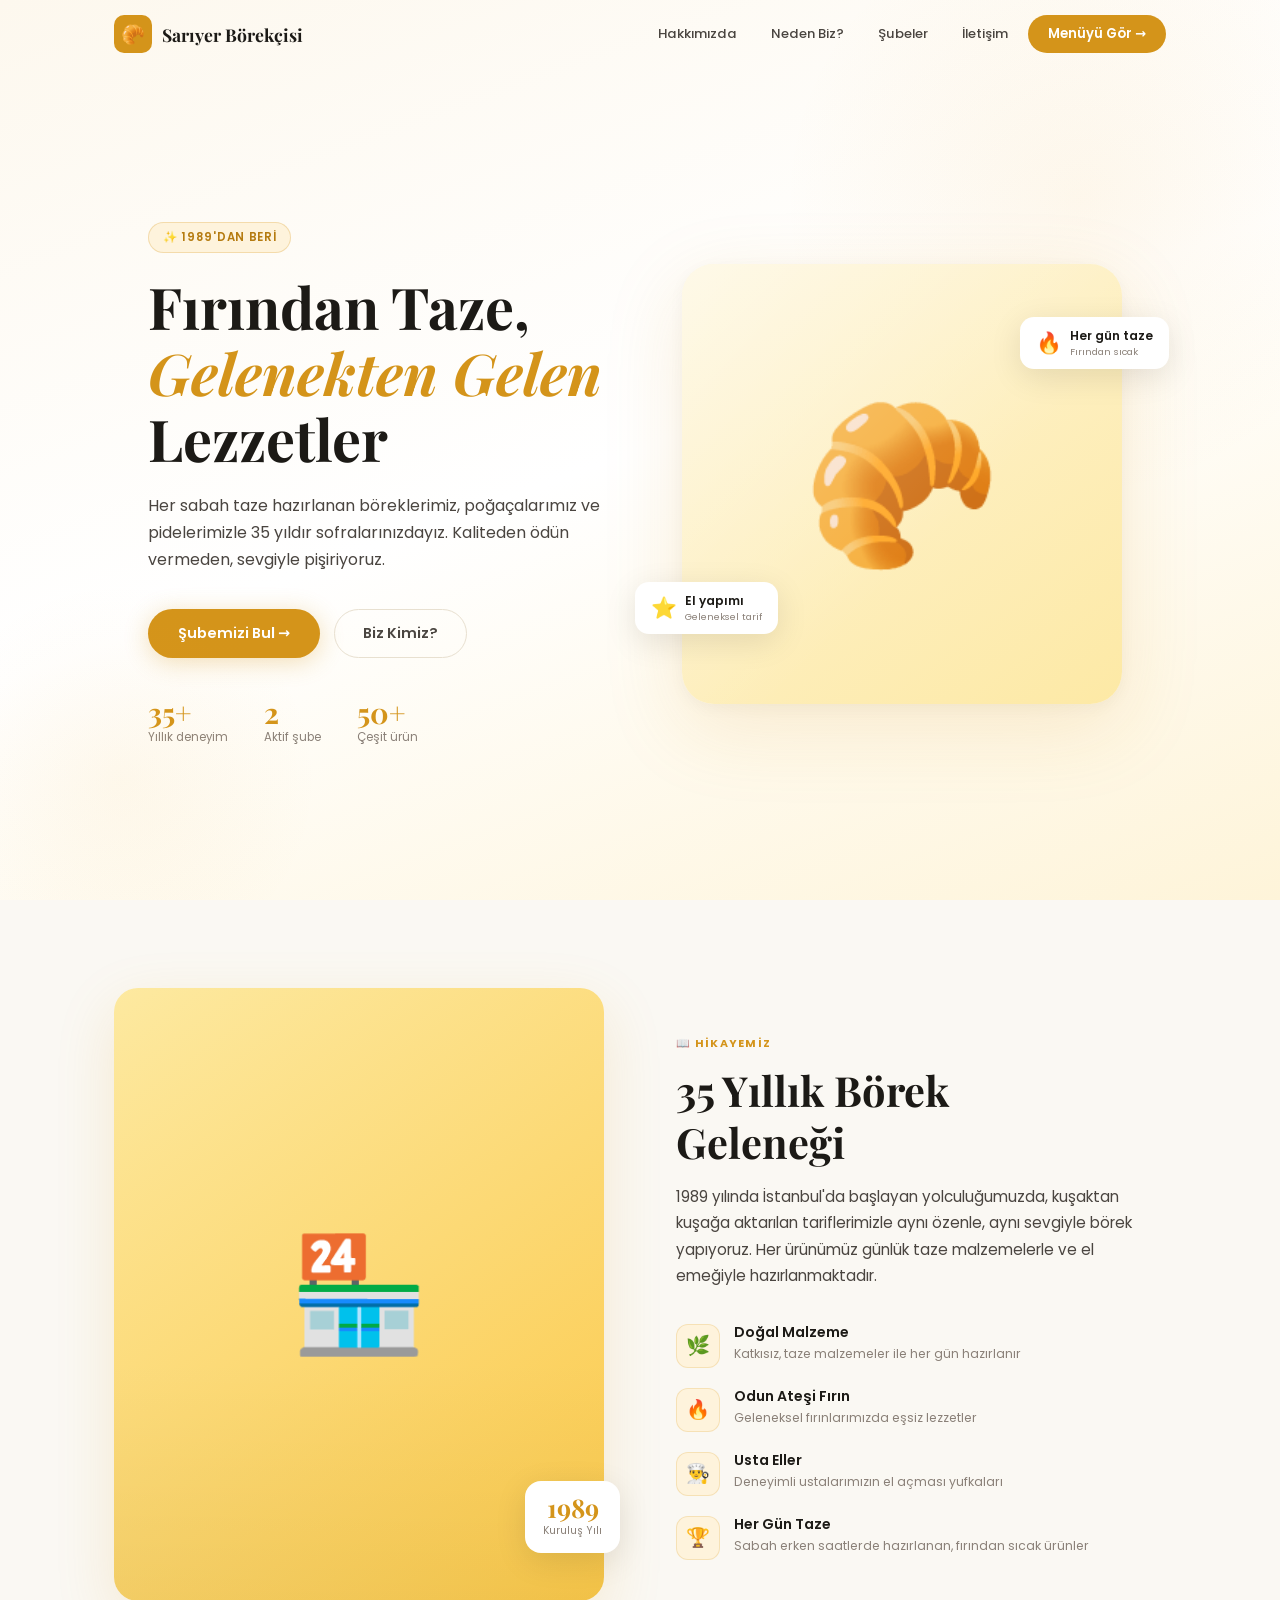
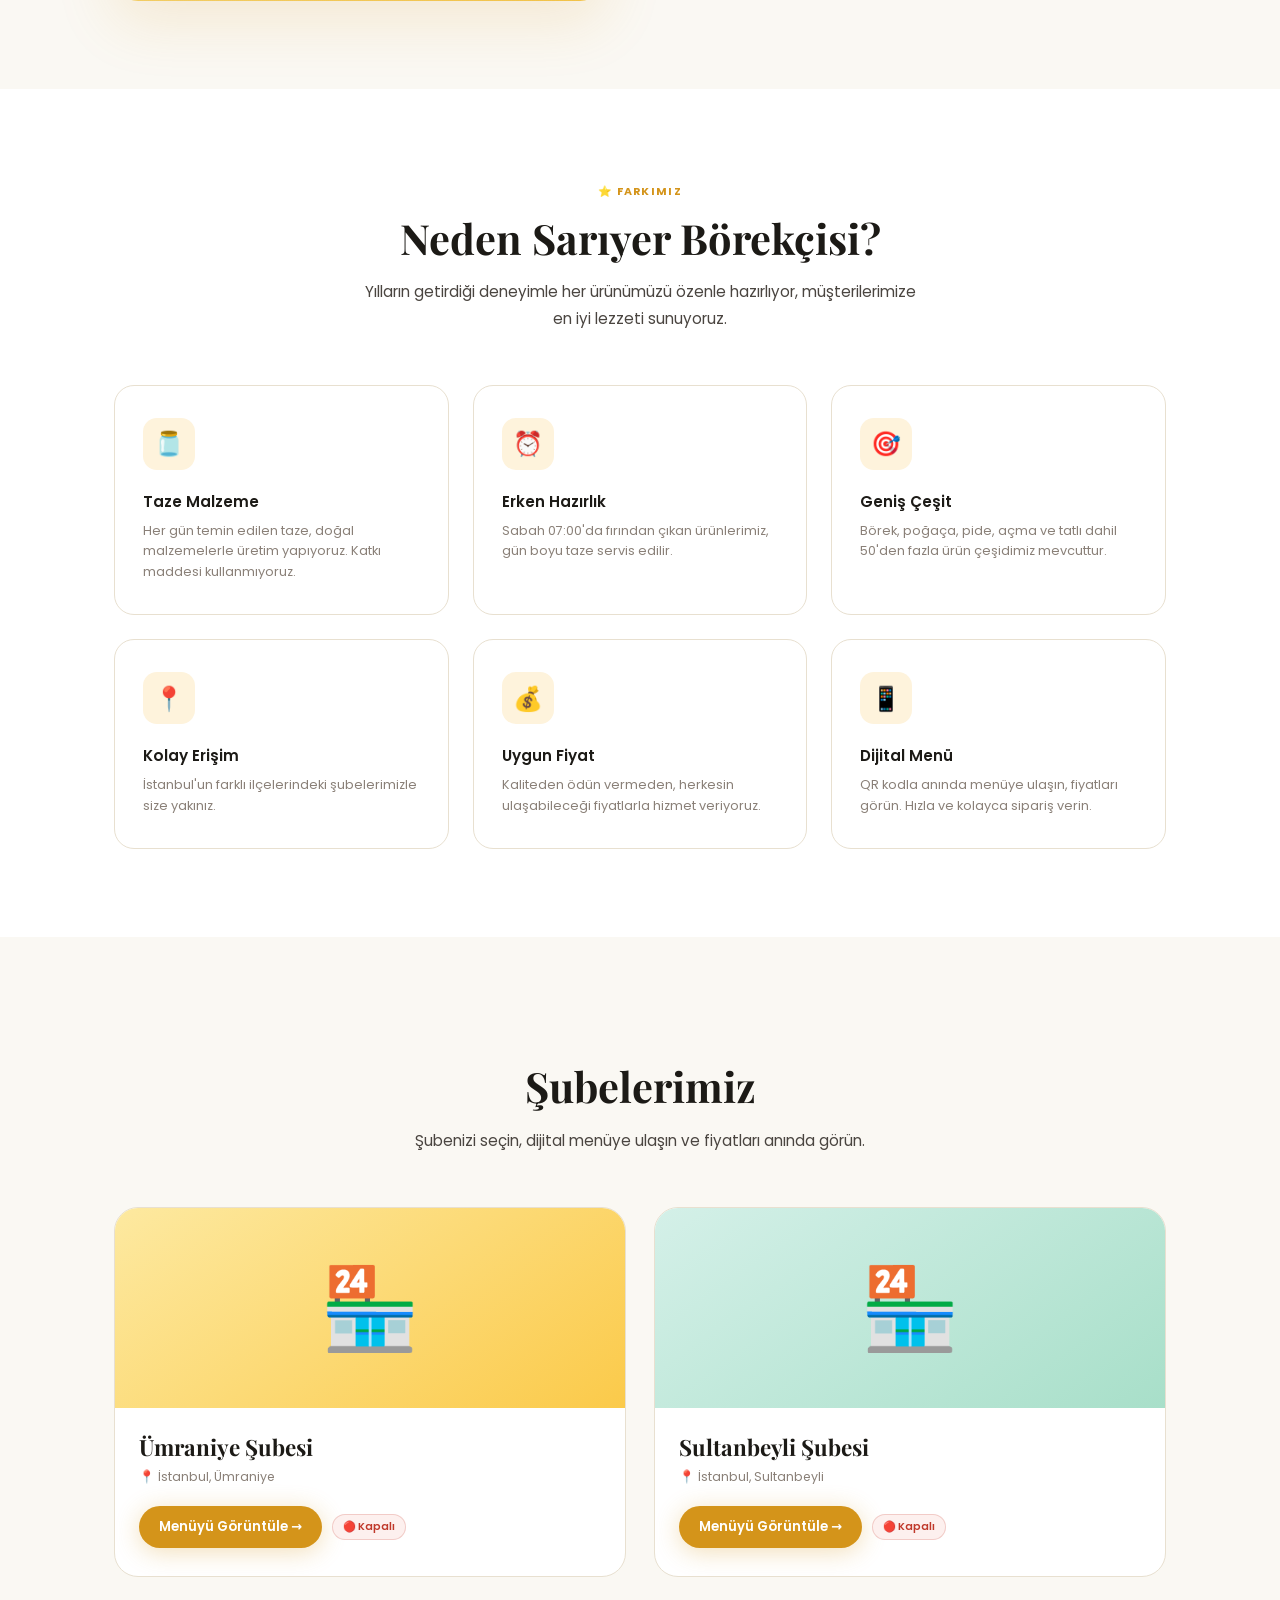
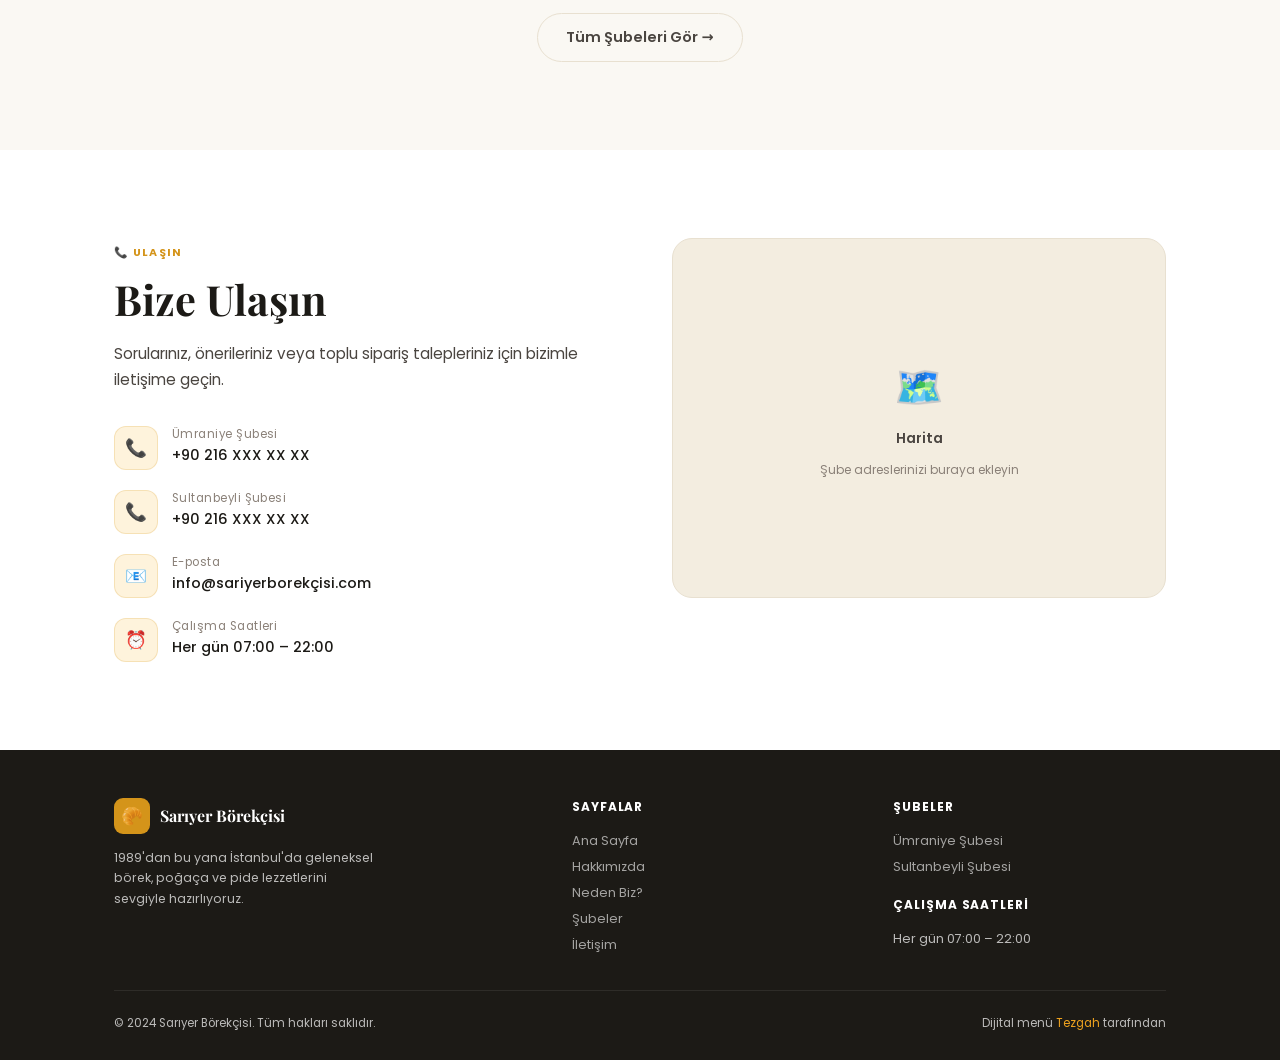
==== index.html @ e3afe4d1 "Add files via upload" ====
<!DOCTYPE html>
<html lang="tr">
<head>
  <meta charset="UTF-8" />
  <meta name="viewport" content="width=device-width, initial-scale=1.0" />
  <meta name="theme-color" content="#ffffff" />
  <meta name="description" content="Sarıyer Börekçisi — 1989'dan bu yana geleneksel lezzetler. Fırından taze börekler, poğaçalar ve pideler." />
  <title>Sarıyer Börekçisi — Geleneksel Lezzetler</title>
  <link rel="stylesheet" href="landing.css" />
</head>
<body>

<!-- ═══════════════════════════════════════════════════
     NAVİGASYON
═══════════════════════════════════════════════════ -->
<nav class="navbar" id="navbar" role="navigation" aria-label="Ana navigasyon">
  <div class="container nav-inner">

    <a href="index.html" class="nav-logo" aria-label="Ana sayfa">
      <div class="nav-logo-icon" aria-hidden="true">🥐</div>
      <span class="nav-logo-name">Sarıyer Börekçisi</span>
    </a>

    <!-- Masaüstü linkleri -->
    <div class="nav-links" id="nav-links">
      <a href="#hakkimizda" class="nav-link">Hakkımızda</a>
      <a href="#neden-biz"  class="nav-link">Neden Biz?</a>
      <a href="#subeler"    class="nav-link">Şubeler</a>
      <a href="#iletisim"   class="nav-link">İletişim</a>
      <a href="subeler.html" class="nav-cta">Menüyü Gör →</a>
    </div>

    <!-- Hamburger (mobil) -->
    <button class="nav-hamburger" id="hamburger" aria-label="Menüyü aç/kapat" aria-expanded="false">
      <span></span><span></span><span></span>
    </button>

  </div>
</nav>

<!-- Mobil menü -->
<div class="nav-mobile" id="nav-mobile" aria-hidden="true">
  <a href="#hakkimizda" class="nav-link">Hakkımızda</a>
  <a href="#neden-biz"  class="nav-link">Neden Biz?</a>
  <a href="#subeler"    class="nav-link">Şubeler</a>
  <a href="#iletisim"   class="nav-link">İletişim</a>
  <a href="subeler.html" class="nav-cta">Menüyü Gör →</a>
</div>

<!-- ═══════════════════════════════════════════════════
     HERO
═══════════════════════════════════════════════════ -->
<section class="hero" id="anasayfa">
  <div class="container hero-inner">

    <!-- Sol: Metin -->
    <div class="hero-content">
      <div class="hero-badge" data-reveal>
        ✨ 1989'dan Beri
      </div>

      <h1 class="hero-title" data-reveal data-delay="1">
        Fırından Taze,<br/>
        <em>Gelenekten Gelen</em><br/>
        Lezzetler
      </h1>

      <p class="hero-desc" data-reveal data-delay="2">
        Her sabah taze hazırlanan böreklerimiz, poğaçalarımız ve pidelerimizle 
        35 yıldır sofralarınızdayız. Kaliteden ödün vermeden, sevgiyle pişiriyoruz.
      </p>

      <div class="hero-actions" data-reveal data-delay="3">
        <a href="subeler.html" class="btn btn-primary">
          Şubemizi Bul →
        </a>
        <a href="#hakkimizda" class="btn btn-outline">
          Biz Kimiz?
        </a>
      </div>

      <div class="hero-stats" data-reveal data-delay="4">
        <div class="hero-stat">
          <div class="hero-stat-num">35+</div>
          <div class="hero-stat-label">Yıllık deneyim</div>
        </div>
        <div class="hero-stat">
          <div class="hero-stat-num">2</div>
          <div class="hero-stat-label">Aktif şube</div>
        </div>
        <div class="hero-stat">
          <div class="hero-stat-num">50+</div>
          <div class="hero-stat-label">Çeşit ürün</div>
        </div>
      </div>
    </div>

    <!-- Sağ: Görsel -->
    <div class="hero-visual" aria-hidden="true">
      <div class="hero-visual-card">🥐</div>

      <div class="hero-floating-tag">
        <span class="tag-icon">🔥</span>
        <div>
          <div class="tag-text">Her gün taze</div>
          <div class="tag-sub">Fırından sıcak</div>
        </div>
      </div>

      <div class="hero-floating-tag">
        <span class="tag-icon">⭐</span>
        <div>
          <div class="tag-text">El yapımı</div>
          <div class="tag-sub">Geleneksel tarif</div>
        </div>
      </div>
    </div>

  </div>
</section>

<!-- ═══════════════════════════════════════════════════
     HAKKIMIZDA
═══════════════════════════════════════════════════ -->
<section class="about section" id="hakkimizda">
  <div class="container">
    <div class="about-grid">

      <!-- Sol: Görsel -->
      <div class="about-visual" data-reveal>
        <div class="about-img-frame">🏪</div>
        <div class="about-badge-float">
          <div class="about-badge-num">1989</div>
          <div class="about-badge-label">Kuruluş Yılı</div>
        </div>
      </div>

      <!-- Sağ: Metin -->
      <div class="about-text">
        <div class="section-label" data-reveal>📖 Hikayemiz</div>
        <h2 class="section-title" data-reveal data-delay="1">
          35 Yıllık Börek<br/>Geleneği
        </h2>
        <p class="section-desc" data-reveal data-delay="2">
          1989 yılında İstanbul'da başlayan yolculuğumuzda, kuşaktan kuşağa aktarılan 
          tariflerimizle aynı özenle, aynı sevgiyle börek yapıyoruz. Her ürünümüz 
          günlük taze malzemelerle ve el emeğiyle hazırlanmaktadır.
        </p>

        <div class="about-features" data-reveal data-delay="3">
          <div class="about-feature">
            <div class="feature-icon">🌿</div>
            <div>
              <div class="feature-name">Doğal Malzeme</div>
              <div class="feature-desc">Katkısız, taze malzemeler ile her gün hazırlanır</div>
            </div>
          </div>
          <div class="about-feature">
            <div class="feature-icon">🔥</div>
            <div>
              <div class="feature-name">Odun Ateşi Fırın</div>
              <div class="feature-desc">Geleneksel fırınlarımızda eşsiz lezzetler</div>
            </div>
          </div>
          <div class="about-feature">
            <div class="feature-icon">👨‍🍳</div>
            <div>
              <div class="feature-name">Usta Eller</div>
              <div class="feature-desc">Deneyimli ustalarımızın el açması yufkaları</div>
            </div>
          </div>
          <div class="about-feature">
            <div class="feature-icon">🏆</div>
            <div>
              <div class="feature-name">Her Gün Taze</div>
              <div class="feature-desc">Sabah erken saatlerde hazırlanan, fırından sıcak ürünler</div>
            </div>
          </div>
        </div>
      </div>

    </div>
  </div>
</section>

<!-- ═══════════════════════════════════════════════════
     NEDEN BİZ
═══════════════════════════════════════════════════ -->
<section class="why-us section" id="neden-biz">
  <div class="container">
    <div style="text-align:center; max-width:560px; margin:0 auto 0;">
      <div class="section-label" data-reveal style="justify-content:center;">⭐ Farkımız</div>
      <h2 class="section-title" data-reveal data-delay="1">Neden Sarıyer Börekçisi?</h2>
      <p class="section-desc" data-reveal data-delay="2" style="margin:0 auto;">
        Yılların getirdiği deneyimle her ürünümüzü özenle hazırlıyor, 
        müşterilerimize en iyi lezzeti sunuyoruz.
      </p>
    </div>

    <div class="why-grid">
      <div class="why-card" data-reveal data-delay="1">
        <div class="why-icon">🫙</div>
        <div class="why-title">Taze Malzeme</div>
        <div class="why-desc">Her gün temin edilen taze, doğal malzemelerle üretim yapıyoruz. Katkı maddesi kullanmıyoruz.</div>
      </div>
      <div class="why-card" data-reveal data-delay="2">
        <div class="why-icon">⏰</div>
        <div class="why-title">Erken Hazırlık</div>
        <div class="why-desc">Sabah 07:00'da fırından çıkan ürünlerimiz, gün boyu taze servis edilir.</div>
      </div>
      <div class="why-card" data-reveal data-delay="3">
        <div class="why-icon">🎯</div>
        <div class="why-title">Geniş Çeşit</div>
        <div class="why-desc">Börek, poğaça, pide, açma ve tatlı dahil 50'den fazla ürün çeşidimiz mevcuttur.</div>
      </div>
      <div class="why-card" data-reveal data-delay="4">
        <div class="why-icon">📍</div>
        <div class="why-title">Kolay Erişim</div>
        <div class="why-desc">İstanbul'un farklı ilçelerindeki şubelerimizle size yakınız.</div>
      </div>
      <div class="why-card" data-reveal data-delay="5">
        <div class="why-icon">💰</div>
        <div class="why-title">Uygun Fiyat</div>
        <div class="why-desc">Kaliteden ödün vermeden, herkesin ulaşabileceği fiyatlarla hizmet veriyoruz.</div>
      </div>
      <div class="why-card" data-reveal data-delay="5">
        <div class="why-icon">📱</div>
        <div class="why-title">Dijital Menü</div>
        <div class="why-desc">QR kodla anında menüye ulaşın, fiyatları görün. Hızla ve kolayca sipariş verin.</div>
      </div>
    </div>
  </div>
</section>

<!-- ═══════════════════════════════════════════════════
     ŞUBELER
═══════════════════════════════════════════════════ -->
<section class="branches-section section" id="subeler">
  <div class="container">
    <div class="branches-header">
      <div class="section-label" data-reveal style="justify-content:center;">📍 Lokasyonlar</div>
      <h2 class="section-title" data-reveal data-delay="1">Şubelerimiz</h2>
      <p class="section-desc" data-reveal data-delay="2">
        Şubenizi seçin, dijital menüye ulaşın ve fiyatları anında görün.
      </p>
    </div>

    <div class="branches-grid">

      <!-- Ümraniye -->
      <div class="branch-card" data-reveal data-delay="1">
        <div class="branch-card-img">🏪</div>
        <div class="branch-card-body">
          <div class="branch-card-name">Ümraniye Şubesi</div>
          <div class="branch-card-address">
            📍 İstanbul, Ümraniye
          </div>
          <div class="branch-card-cta">
            <a href="subeler/umraniye/index.html" class="btn btn-primary" style="font-size:0.82rem; padding:11px 20px;">
              Menüyü Görüntüle →
            </a>
            <span class="branch-status-badge">🟢 Açık</span>
          </div>
        </div>
      </div>

      <!-- Sultanbeyli -->
      <div class="branch-card" data-reveal data-delay="2">
        <div class="branch-card-img" style="background: linear-gradient(145deg, #d4f0e8, #a8dfc9);">🏪</div>
        <div class="branch-card-body">
          <div class="branch-card-name">Sultanbeyli Şubesi</div>
          <div class="branch-card-address">
            📍 İstanbul, Sultanbeyli
          </div>
          <div class="branch-card-cta">
            <a href="subeler/sultanbeyli/index.html" class="btn btn-primary" style="font-size:0.82rem; padding:11px 20px;">
              Menüyü Görüntüle →
            </a>
            <span class="branch-status-badge">🟢 Açık</span>
          </div>
        </div>
      </div>

    </div>

    <div style="text-align:center; margin-top:36px;" data-reveal>
      <a href="subeler.html" class="btn btn-outline">Tüm Şubeleri Gör →</a>
    </div>
  </div>
</section>

<!-- ═══════════════════════════════════════════════════
     İLETİŞİM
═══════════════════════════════════════════════════ -->
<section class="contact-section section" id="iletisim">
  <div class="container">
    <div class="contact-grid">

      <div class="contact-info">
        <div class="section-label" data-reveal>📞 Ulaşın</div>
        <h2 class="section-title" data-reveal data-delay="1">Bize Ulaşın</h2>
        <p class="section-desc" data-reveal data-delay="2">
          Sorularınız, önerileriniz veya toplu sipariş talepleriniz için bizimle iletişime geçin.
        </p>

        <div class="contact-items" data-reveal data-delay="3">
          <div class="contact-item">
            <div class="contact-icon">📞</div>
            <div>
              <div class="contact-label">Ümraniye Şubesi</div>
              <div class="contact-value">+90 216 XXX XX XX</div>
            </div>
          </div>
          <div class="contact-item">
            <div class="contact-icon">📞</div>
            <div>
              <div class="contact-label">Sultanbeyli Şubesi</div>
              <div class="contact-value">+90 216 XXX XX XX</div>
            </div>
          </div>
          <div class="contact-item">
            <div class="contact-icon">📧</div>
            <div>
              <div class="contact-label">E-posta</div>
              <div class="contact-value">info@sariyerborekçisi.com</div>
            </div>
          </div>
          <div class="contact-item">
            <div class="contact-icon">⏰</div>
            <div>
              <div class="contact-label">Çalışma Saatleri</div>
              <div class="contact-value">Her gün 07:00 – 22:00</div>
            </div>
          </div>
        </div>
      </div>

      <div class="contact-map" data-reveal data-delay="2">
        <div class="map-icon">🗺️</div>
        <div style="font-weight:600; color: #4a4540;">Harita</div>
        <div style="font-size:0.75rem;">Şube adreslerinizi buraya ekleyin</div>
      </div>

    </div>
  </div>
</section>

<!-- ═══════════════════════════════════════════════════
     FOOTER
═══════════════════════════════════════════════════ -->
<footer class="footer" role="contentinfo">
  <div class="container">
    <div class="footer-inner">

      <div class="footer-brand">
        <div class="footer-logo">
          <div class="footer-logo-icon" aria-hidden="true">🥐</div>
          <span class="footer-logo-name">Sarıyer Börekçisi</span>
        </div>
        <p class="footer-desc">
          1989'dan bu yana İstanbul'da geleneksel börek, poğaça ve pide lezzetlerini 
          sevgiyle hazırlıyoruz.
        </p>
      </div>

      <div class="footer-col">
        <div class="footer-col-title">Sayfalar</div>
        <div class="footer-links">
          <a href="#anasayfa">Ana Sayfa</a>
          <a href="#hakkimizda">Hakkımızda</a>
          <a href="#neden-biz">Neden Biz?</a>
          <a href="#subeler">Şubeler</a>
          <a href="#iletisim">İletişim</a>
        </div>
      </div>

      <div class="footer-col">
        <div class="footer-col-title">Şubeler</div>
        <div class="footer-links">
          <a href="subeler/umraniye/index.html">Ümraniye Şubesi</a>
          <a href="subeler/sultanbeyli/index.html">Sultanbeyli Şubesi</a>
        </div>
        <div class="footer-col-title" style="margin-top:20px;">Çalışma Saatleri</div>
        <div class="footer-links">
          <span style="font-size:0.8rem;">Her gün 07:00 – 22:00</span>
        </div>
      </div>

    </div>

    <div class="footer-bottom">
      <span>© 2024 Sarıyer Börekçisi. Tüm hakları saklıdır.</span>
      <span>Dijital menü <a href="#">Tezgah</a> tarafından</span>
    </div>
  </div>
</footer>

<!-- ═══════════════════════════════════════════════════
     JAVASCRIPT
═══════════════════════════════════════════════════ -->
<script>
// Navbar scroll efekti
const navbar = document.getElementById('navbar');
window.addEventListener('scroll', () => {
  navbar.classList.toggle('scrolled', window.scrollY > 40);
}, { passive: true });

// Hamburger menü
const hamburger = document.getElementById('hamburger');
const navMobile = document.getElementById('nav-mobile');

hamburger.addEventListener('click', () => {
  const isOpen = hamburger.classList.toggle('open');
  navMobile.classList.toggle('open', isOpen);
  hamburger.setAttribute('aria-expanded', isOpen);
  navMobile.setAttribute('aria-hidden', !isOpen);
});

// Mobil menü linklerine tıklayınca kapat
navMobile.querySelectorAll('a').forEach(a => {
  a.addEventListener('click', () => {
    hamburger.classList.remove('open');
    navMobile.classList.remove('open');
    hamburger.setAttribute('aria-expanded', 'false');
    navMobile.setAttribute('aria-hidden', 'true');
  });
});

// Scroll Reveal (IntersectionObserver)
const observer = new IntersectionObserver((entries) => {
  entries.forEach(entry => {
    if (entry.isIntersecting) {
      entry.target.classList.add('revealed');
      observer.unobserve(entry.target);
    }
  });
}, { threshold: 0.12, rootMargin: '0px 0px -40px 0px' });

document.querySelectorAll('[data-reveal]').forEach(el => observer.observe(el));

// Aktif nav linkini vurgula
const sections = ['anasayfa', 'hakkimizda', 'neden-biz', 'subeler', 'iletisim'];
const navLinks  = document.querySelectorAll('.nav-link');

const sectionObserver = new IntersectionObserver((entries) => {
  entries.forEach(entry => {
    if (entry.isIntersecting) {
      const id = entry.target.id;
      navLinks.forEach(link => {
        link.classList.toggle('active', link.getAttribute('href') === `#${id}`);
      });
    }
  });
}, { threshold: 0.4 });

sections.forEach(id => {
  const el = document.getElementById(id);
  if (el) sectionObserver.observe(el);
});

// Şube durumu (canlı saat kontrolü)
function updateBranchStatus() {
  const now = new Date();
  const t = now.getHours() * 60 + now.getMinutes();
  const isOpen = t >= 7*60 && t < 22*60;
  document.querySelectorAll('.branch-status-badge').forEach(b => {
    b.textContent = isOpen ? '🟢 Açık' : '🔴 Kapalı';
    b.style.background    = isOpen ? '#edfaf3' : '#fdf0ee';
    b.style.color         = isOpen ? '#2d7a4f' : '#c0392b';
    b.style.borderColor   = isOpen ? 'rgba(45,122,79,0.2)' : 'rgba(192,57,43,0.2)';
  });
}
updateBranchStatus();
</script>

</body>
</html>
---- landing.css ----
/* =====================================================
   TEZGAH — Pazarlama Sitesi (Ana Sayfa + Şubeler)
   Açık Tema: Beyaz + Amber/Altın
   ===================================================== */

@import url('https://fonts.googleapis.com/css2?family=Playfair+Display:ital,wght@0,400;0,600;0,700;1,400&family=Poppins:wght@300;400;500;600;700&display=swap');

/* ── Reset ──────────────────────────────────────────── */
*, *::before, *::after { margin: 0; padding: 0; box-sizing: border-box; -webkit-tap-highlight-color: transparent; }

:root {
  --white:     #ffffff;
  --cream:     #faf8f3;
  --cream-2:   #f3ede0;
  --border:    #e8e0d0;

  --amber:     #d4941a;
  --amber-2:   #efa31f;
  --amber-light: #fef3dc;
  --amber-dark:  #b57b10;

  --text:      #1c1a16;
  --text-2:    #4a4540;
  --text-3:    #8a8078;

  --font-serif: 'Playfair Display', Georgia, serif;
  --font-sans:  'Poppins', system-ui, sans-serif;
  --ease:       cubic-bezier(0.25, 0.46, 0.45, 0.94);
  --nav-h:      68px;
}

html { font-size: 16px; scroll-behavior: smooth; -webkit-font-smoothing: antialiased; }

body {
  font-family: var(--font-sans);
  background: var(--white);
  color: var(--text);
  overflow-x: hidden;
}

img { display: block; max-width: 100%; }
a { text-decoration: none; color: inherit; }

/* ── Utility ────────────────────────────────────────── */
.container { max-width: 1100px; margin: 0 auto; padding: 0 24px; }
.section { padding: 88px 0; }
.section-sm { padding: 64px 0; }

/* ── Animasyon Yardımcıları ─────────────────────────── */
[data-reveal] { opacity: 0; transform: translateY(28px); transition: opacity 0.65s var(--ease), transform 0.65s var(--ease); }
[data-reveal].revealed { opacity: 1; transform: translateY(0); }
[data-reveal][data-delay="1"] { transition-delay: 0.1s; }
[data-reveal][data-delay="2"] { transition-delay: 0.2s; }
[data-reveal][data-delay="3"] { transition-delay: 0.3s; }
[data-reveal][data-delay="4"] { transition-delay: 0.4s; }
[data-reveal][data-delay="5"] { transition-delay: 0.5s; }

/* =====================================================
   NAVİGASYON
   ===================================================== */
.navbar {
  position: fixed;
  top: 0; left: 0; right: 0;
  z-index: 1000;
  height: var(--nav-h);
  transition: background 0.35s var(--ease), box-shadow 0.35s var(--ease);
}

.navbar.scrolled {
  background: rgba(255,255,255,0.97);
  backdrop-filter: blur(12px);
  box-shadow: 0 1px 24px rgba(0,0,0,0.08);
}

.nav-inner {
  display: flex;
  align-items: center;
  height: 100%;
  gap: 28px;
}

.nav-logo {
  display: flex;
  align-items: center;
  gap: 10px;
  flex-shrink: 0;
}

.nav-logo-icon {
  width: 38px;
  height: 38px;
  border-radius: 10px;
  background: var(--amber);
  display: flex;
  align-items: center;
  justify-content: center;
  font-size: 1.2rem;
}

.nav-logo-name {
  font-family: var(--font-serif);
  font-size: 1.1rem;
  font-weight: 700;
  color: var(--text);
  white-space: nowrap;
}

.nav-links {
  display: flex;
  align-items: center;
  gap: 6px;
  margin-left: auto;
}

.nav-link {
  font-size: 0.82rem;
  font-weight: 500;
  color: var(--text-2);
  padding: 8px 14px;
  border-radius: 8px;
  transition: color 0.2s, background 0.2s;
  white-space: nowrap;
}

.nav-link:hover { color: var(--amber); background: var(--amber-light); }
.nav-link.active { color: var(--amber); }

.nav-cta {
  font-size: 0.82rem;
  font-weight: 600;
  color: #fff;
  background: var(--amber);
  padding: 9px 20px;
  border-radius: 100px;
  transition: background 0.2s, transform 0.15s;
  white-space: nowrap;
}

.nav-cta:hover { background: var(--amber-dark); transform: translateY(-1px); }

/* Hamburger (mobil) */
.nav-hamburger {
  display: none;
  flex-direction: column;
  gap: 5px;
  cursor: pointer;
  padding: 8px;
  margin-left: auto;
}

.nav-hamburger span {
  width: 22px;
  height: 2px;
  background: var(--text);
  border-radius: 2px;
  transition: all 0.3s var(--ease);
}

.nav-hamburger.open span:nth-child(1) { transform: rotate(45deg) translate(5px, 5px); }
.nav-hamburger.open span:nth-child(2) { opacity: 0; }
.nav-hamburger.open span:nth-child(3) { transform: rotate(-45deg) translate(5px, -5px); }

/* Mobil menü */
.nav-mobile {
  position: fixed;
  top: var(--nav-h);
  left: 0; right: 0;
  background: rgba(255,255,255,0.98);
  backdrop-filter: blur(20px);
  padding: 16px 24px 24px;
  border-bottom: 1px solid var(--border);
  display: flex;
  flex-direction: column;
  gap: 4px;
  transform: translateY(-10px);
  opacity: 0;
  pointer-events: none;
  transition: all 0.3s var(--ease);
  z-index: 999;
}

.nav-mobile.open { transform: translateY(0); opacity: 1; pointer-events: all; }

.nav-mobile .nav-link { padding: 12px 16px; font-size: 0.9rem; border-radius: 10px; }
.nav-mobile .nav-cta { text-align: center; padding: 13px; border-radius: 12px; margin-top: 4px; font-size: 0.9rem; }

/* =====================================================
   HERO
   ===================================================== */
.hero {
  min-height: 100vh;
  background: linear-gradient(160deg, #fdf8ee 0%, #fff 50%, #fef4d9 100%);
  display: flex;
  align-items: center;
  padding-top: var(--nav-h);
  position: relative;
  overflow: hidden;
}

.hero::before {
  content: '';
  position: absolute;
  top: -100px; right: -100px;
  width: 600px; height: 600px;
  border-radius: 50%;
  background: radial-gradient(circle, rgba(239,163,31,0.08) 0%, transparent 70%);
  pointer-events: none;
}

.hero::after {
  content: '';
  position: absolute;
  bottom: -80px; left: -80px;
  width: 400px; height: 400px;
  border-radius: 50%;
  background: radial-gradient(circle, rgba(239,163,31,0.06) 0%, transparent 70%);
  pointer-events: none;
}

.hero-inner {
  display: grid;
  grid-template-columns: 1fr 1fr;
  gap: 64px;
  align-items: center;
  padding: 80px 0;
}

.hero-badge {
  display: inline-flex;
  align-items: center;
  gap: 6px;
  background: var(--amber-light);
  color: var(--amber-dark);
  font-size: 0.72rem;
  font-weight: 600;
  letter-spacing: 0.06em;
  text-transform: uppercase;
  padding: 6px 14px;
  border-radius: 100px;
  margin-bottom: 20px;
  border: 1px solid rgba(212,148,26,0.25);
}

.hero-title {
  font-family: var(--font-serif);
  font-size: clamp(2.4rem, 5vw, 3.6rem);
  font-weight: 700;
  line-height: 1.15;
  color: var(--text);
  margin-bottom: 20px;
}

.hero-title em {
  font-style: italic;
  color: var(--amber);
}

.hero-desc {
  font-size: 1rem;
  color: var(--text-2);
  line-height: 1.7;
  margin-bottom: 36px;
  max-width: 460px;
}

.hero-actions {
  display: flex;
  align-items: center;
  gap: 14px;
  flex-wrap: wrap;
}

.btn {
  display: inline-flex;
  align-items: center;
  gap: 8px;
  font-family: var(--font-sans);
  font-weight: 600;
  border-radius: 100px;
  cursor: pointer;
  transition: transform 0.2s var(--ease), box-shadow 0.2s var(--ease), background 0.2s;
}

.btn:active { transform: scale(0.97) !important; }

.btn-primary {
  font-size: 0.9rem;
  padding: 14px 30px;
  background: var(--amber);
  color: #fff;
  box-shadow: 0 4px 24px rgba(212,148,26,0.3);
}

.btn-primary:hover { background: var(--amber-dark); transform: translateY(-2px); box-shadow: 0 8px 32px rgba(212,148,26,0.35); }

.btn-outline {
  font-size: 0.9rem;
  padding: 13px 28px;
  border: 1.5px solid var(--border);
  color: var(--text-2);
  background: transparent;
}

.btn-outline:hover { border-color: var(--amber); color: var(--amber); transform: translateY(-1px); }

/* Hero İstatistikler */
.hero-stats {
  display: flex;
  gap: 36px;
  margin-top: 40px;
}

.hero-stat-num {
  font-family: var(--font-serif);
  font-size: 1.8rem;
  font-weight: 700;
  color: var(--amber);
  line-height: 1;
}

.hero-stat-label {
  font-size: 0.72rem;
  color: var(--text-3);
  margin-top: 2px;
}

/* Hero görsel */
.hero-visual {
  position: relative;
  display: flex;
  justify-content: center;
  align-items: center;
}

.hero-visual-card {
  width: 100%;
  max-width: 440px;
  aspect-ratio: 1;
  border-radius: 32px;
  background: linear-gradient(145deg, #fef5d9, #fde9a5);
  display: flex;
  align-items: center;
  justify-content: center;
  font-size: 10rem;
  box-shadow: 0 24px 80px rgba(212,148,26,0.15), 0 4px 16px rgba(0,0,0,0.04);
  position: relative;
  overflow: hidden;
  animation: floatCard 4s ease-in-out infinite;
}

@keyframes floatCard {
  0%, 100% { transform: translateY(0px) rotate(-1deg); }
  50% { transform: translateY(-12px) rotate(0.5deg); }
}

.hero-visual-card::before {
  content: '';
  position: absolute;
  inset: 0;
  background: linear-gradient(135deg, rgba(255,255,255,0.4) 0%, transparent 60%);
  border-radius: inherit;
}

.hero-floating-tag {
  position: absolute;
  background: var(--white);
  border-radius: 14px;
  padding: 10px 16px;
  box-shadow: 0 8px 32px rgba(0,0,0,0.1);
  display: flex;
  align-items: center;
  gap: 8px;
  animation: floatTag 3.5s ease-in-out infinite;
}

.hero-floating-tag:nth-child(2) { top: 12%; right: -8%; animation-delay: 0.5s; }
.hero-floating-tag:nth-child(3) { bottom: 16%; left: -8%; animation-delay: 1s; }

@keyframes floatTag {
  0%, 100% { transform: translateY(0); }
  50% { transform: translateY(-7px); }
}

.tag-icon { font-size: 1.3rem; }
.tag-text { font-size: 0.75rem; font-weight: 600; color: var(--text); }
.tag-sub  { font-size: 0.6rem; color: var(--text-3); }

/* =====================================================
   HAKKIMIZDA
   ===================================================== */
.about { background: var(--cream); }

.section-label {
  display: inline-flex;
  align-items: center;
  gap: 6px;
  font-size: 0.68rem;
  font-weight: 700;
  letter-spacing: 0.12em;
  text-transform: uppercase;
  color: var(--amber);
  margin-bottom: 12px;
}

.section-title {
  font-family: var(--font-serif);
  font-size: clamp(1.8rem, 3.5vw, 2.6rem);
  font-weight: 700;
  color: var(--text);
  line-height: 1.25;
  margin-bottom: 16px;
}

.section-desc {
  font-size: 0.95rem;
  color: var(--text-2);
  line-height: 1.75;
  max-width: 560px;
}

.about-grid {
  display: grid;
  grid-template-columns: 1fr 1fr;
  gap: 72px;
  align-items: center;
}

.about-visual {
  position: relative;
}

.about-img-frame {
  aspect-ratio: 4/5;
  border-radius: 24px;
  background: linear-gradient(145deg, #fde9a0, #fbc94a);
  display: flex;
  align-items: center;
  justify-content: center;
  font-size: 7rem;
  box-shadow: 0 20px 60px rgba(212,148,26,0.15);
  position: relative;
  overflow: hidden;
}

.about-img-frame::after {
  content: '';
  position: absolute;
  inset: 0;
  background: linear-gradient(to bottom, transparent 60%, rgba(0,0,0,0.04));
}

.about-badge-float {
  position: absolute;
  right: -16px;
  bottom: 48px;
  background: var(--white);
  border-radius: 16px;
  padding: 14px 18px;
  box-shadow: 0 8px 32px rgba(0,0,0,0.1);
  text-align: center;
}

.about-badge-num {
  font-family: var(--font-serif);
  font-size: 1.6rem;
  font-weight: 700;
  color: var(--amber);
  line-height: 1;
}

.about-badge-label {
  font-size: 0.65rem;
  color: var(--text-3);
  margin-top: 2px;
}

/* Özellikler Listesi */
.about-features {
  display: flex;
  flex-direction: column;
  gap: 18px;
  margin-top: 32px;
}

.about-feature {
  display: flex;
  align-items: flex-start;
  gap: 14px;
}

.feature-icon {
  width: 44px;
  height: 44px;
  border-radius: 12px;
  background: var(--amber-light);
  border: 1px solid rgba(212,148,26,0.2);
  display: flex;
  align-items: center;
  justify-content: center;
  font-size: 1.2rem;
  flex-shrink: 0;
  margin-top: 2px;
}

.feature-name {
  font-size: 0.88rem;
  font-weight: 600;
  color: var(--text);
  margin-bottom: 2px;
}

.feature-desc {
  font-size: 0.77rem;
  color: var(--text-3);
  line-height: 1.5;
}

/* =====================================================
   NEDEN BİZ
   ===================================================== */
.why-us { background: var(--white); }

.why-grid {
  display: grid;
  grid-template-columns: repeat(3, 1fr);
  gap: 24px;
  margin-top: 52px;
}

.why-card {
  padding: 32px 28px;
  border-radius: 20px;
  border: 1px solid var(--border);
  background: var(--white);
  transition: transform 0.3s var(--ease), box-shadow 0.3s var(--ease), border-color 0.3s;
}

.why-card:hover {
  transform: translateY(-6px);
  box-shadow: 0 16px 48px rgba(0,0,0,0.08);
  border-color: rgba(212,148,26,0.3);
}

.why-icon {
  width: 52px;
  height: 52px;
  border-radius: 14px;
  background: var(--amber-light);
  display: flex;
  align-items: center;
  justify-content: center;
  font-size: 1.5rem;
  margin-bottom: 20px;
}

.why-title {
  font-weight: 600;
  font-size: 0.95rem;
  color: var(--text);
  margin-bottom: 8px;
}

.why-desc {
  font-size: 0.8rem;
  color: var(--text-3);
  line-height: 1.6;
}

/* =====================================================
   ŞUBELER
   ===================================================== */
.branches-section { background: var(--cream); }

.branches-header {
  text-align: center;
  margin-bottom: 52px;
}

.branches-header .section-desc { margin: 0 auto; }

.branches-grid {
  display: grid;
  grid-template-columns: repeat(auto-fit, minmax(320px, 1fr));
  gap: 28px;
}

.branch-card {
  background: var(--white);
  border-radius: 24px;
  overflow: hidden;
  border: 1px solid var(--border);
  transition: transform 0.3s var(--ease), box-shadow 0.3s var(--ease);
}

.branch-card:hover {
  transform: translateY(-8px);
  box-shadow: 0 20px 60px rgba(0,0,0,0.1);
}

.branch-card-img {
  height: 200px;
  background: linear-gradient(145deg, #fde9a0, #fbca4a);
  display: flex;
  align-items: center;
  justify-content: center;
  font-size: 5rem;
  position: relative;
  overflow: hidden;
}

.branch-card-body {
  padding: 24px 24px 28px;
}

.branch-card-name {
  font-family: var(--font-serif);
  font-size: 1.4rem;
  font-weight: 700;
  color: var(--text);
  margin-bottom: 6px;
}

.branch-card-address {
  font-size: 0.78rem;
  color: var(--text-3);
  margin-bottom: 20px;
  display: flex;
  align-items: center;
  gap: 5px;
}

.branch-card-cta {
  display: flex;
  align-items: center;
  gap: 10px;
}

.branch-status-badge {
  font-size: 0.65rem;
  padding: 4px 10px;
  border-radius: 100px;
  background: #edfaf3;
  color: #2d7a4f;
  border: 1px solid rgba(45,122,79,0.2);
  font-weight: 600;
}

/* =====================================================
   İLETİŞİM
   ===================================================== */
.contact-section { background: var(--white); }

.contact-grid {
  display: grid;
  grid-template-columns: 1fr 1fr;
  gap: 64px;
  align-items: start;
}

.contact-info { }

.contact-items {
  display: flex;
  flex-direction: column;
  gap: 20px;
  margin-top: 32px;
}

.contact-item {
  display: flex;
  align-items: flex-start;
  gap: 14px;
}

.contact-icon {
  width: 44px;
  height: 44px;
  border-radius: 12px;
  background: var(--amber-light);
  border: 1px solid rgba(212,148,26,0.2);
  display: flex;
  align-items: center;
  justify-content: center;
  font-size: 1.1rem;
  flex-shrink: 0;
}

.contact-label {
  font-size: 0.72rem;
  color: var(--text-3);
  letter-spacing: 0.04em;
  margin-bottom: 2px;
}

.contact-value {
  font-size: 0.9rem;
  font-weight: 500;
  color: var(--text);
}

.contact-map {
  border-radius: 20px;
  overflow: hidden;
  height: 360px;
  background: var(--cream-2);
  border: 1px solid var(--border);
  display: flex;
  align-items: center;
  justify-content: center;
  flex-direction: column;
  gap: 12px;
  color: var(--text-3);
  font-size: 0.85rem;
}

.contact-map .map-icon { font-size: 2.5rem; }

/* =====================================================
   FOOTER
   ===================================================== */
.footer {
  background: var(--text);
  color: rgba(255,255,255,0.7);
  padding: 48px 0 28px;
}

.footer-inner {
  display: grid;
  grid-template-columns: 1.5fr 1fr 1fr;
  gap: 48px;
  padding-bottom: 36px;
  border-bottom: 1px solid rgba(255,255,255,0.08);
  margin-bottom: 24px;
}

.footer-logo {
  display: flex;
  align-items: center;
  gap: 10px;
  margin-bottom: 14px;
}

.footer-logo-icon {
  width: 36px;
  height: 36px;
  border-radius: 9px;
  background: var(--amber);
  display: flex;
  align-items: center;
  justify-content: center;
  font-size: 1.1rem;
}

.footer-logo-name {
  font-family: var(--font-serif);
  font-size: 1rem;
  font-weight: 700;
  color: #fff;
}

.footer-desc {
  font-size: 0.78rem;
  line-height: 1.65;
  max-width: 260px;
}

.footer-col-title {
  font-size: 0.75rem;
  font-weight: 700;
  color: #fff;
  letter-spacing: 0.08em;
  text-transform: uppercase;
  margin-bottom: 16px;
}

.footer-links {
  display: flex;
  flex-direction: column;
  gap: 8px;
}

.footer-links a {
  font-size: 0.8rem;
  color: rgba(255,255,255,0.6);
  transition: color 0.15s;
}

.footer-links a:hover { color: var(--amber-2); }

.footer-bottom {
  display: flex;
  align-items: center;
  justify-content: space-between;
  font-size: 0.72rem;
}

.footer-bottom a { color: var(--amber-2); }

/* =====================================================
   ŞUBELER SAYFASI (subeler.html)
   ===================================================== */
.branches-page {
  padding-top: var(--nav-h);
  min-height: 100vh;
  background: var(--cream);
}

.branches-page-hero {
  background: linear-gradient(160deg, #fdf8ee 0%, #fff 60%, #fef4d9 100%);
  padding: 72px 0 56px;
  text-align: center;
  border-bottom: 1px solid var(--border);
}

.branches-page-hero .section-label { justify-content: center; margin-bottom: 14px; }

.branches-page-hero .section-title { font-size: clamp(1.8rem, 4vw, 2.8rem); }

.branches-page-hero .section-desc { margin: 0 auto; }

.branches-page-body {
  padding: 56px 0 80px;
}

/* =====================================================
   RESPONSİF
   ===================================================== */
@media (max-width: 900px) {
  .hero-inner { grid-template-columns: 1fr; gap: 48px; text-align: center; }
  .hero-actions { justify-content: center; }
  .hero-stats { justify-content: center; }
  .hero-visual { display: none; }
  .about-grid { grid-template-columns: 1fr; gap: 48px; }
  .about-visual { display: none; }
  .why-grid { grid-template-columns: 1fr 1fr; }
  .contact-grid { grid-template-columns: 1fr; }
  .contact-map { height: 220px; }
  .footer-inner { grid-template-columns: 1fr 1fr; }
}

@media (max-width: 680px) {
  :root { --nav-h: 60px; }
  .section { padding: 64px 0; }
  .nav-links { display: none; }
  .nav-hamburger { display: flex; }
  .why-grid { grid-template-columns: 1fr; }
  .branches-grid { grid-template-columns: 1fr; }
  .footer-inner { grid-template-columns: 1fr; gap: 28px; }
  .footer-bottom { flex-direction: column; gap: 6px; text-align: center; }
  .hero-stats { gap: 24px; }
  .hero-stats .hero-stat-num { font-size: 1.5rem; }
}

@media (max-width: 480px) {
  .container { padding: 0 16px; }
  .hero-title { font-size: 2rem; }
  .hero-badge { font-size: 0.65rem; }
  .btn-primary, .btn-outline { font-size: 0.83rem; padding: 12px 22px; }
}
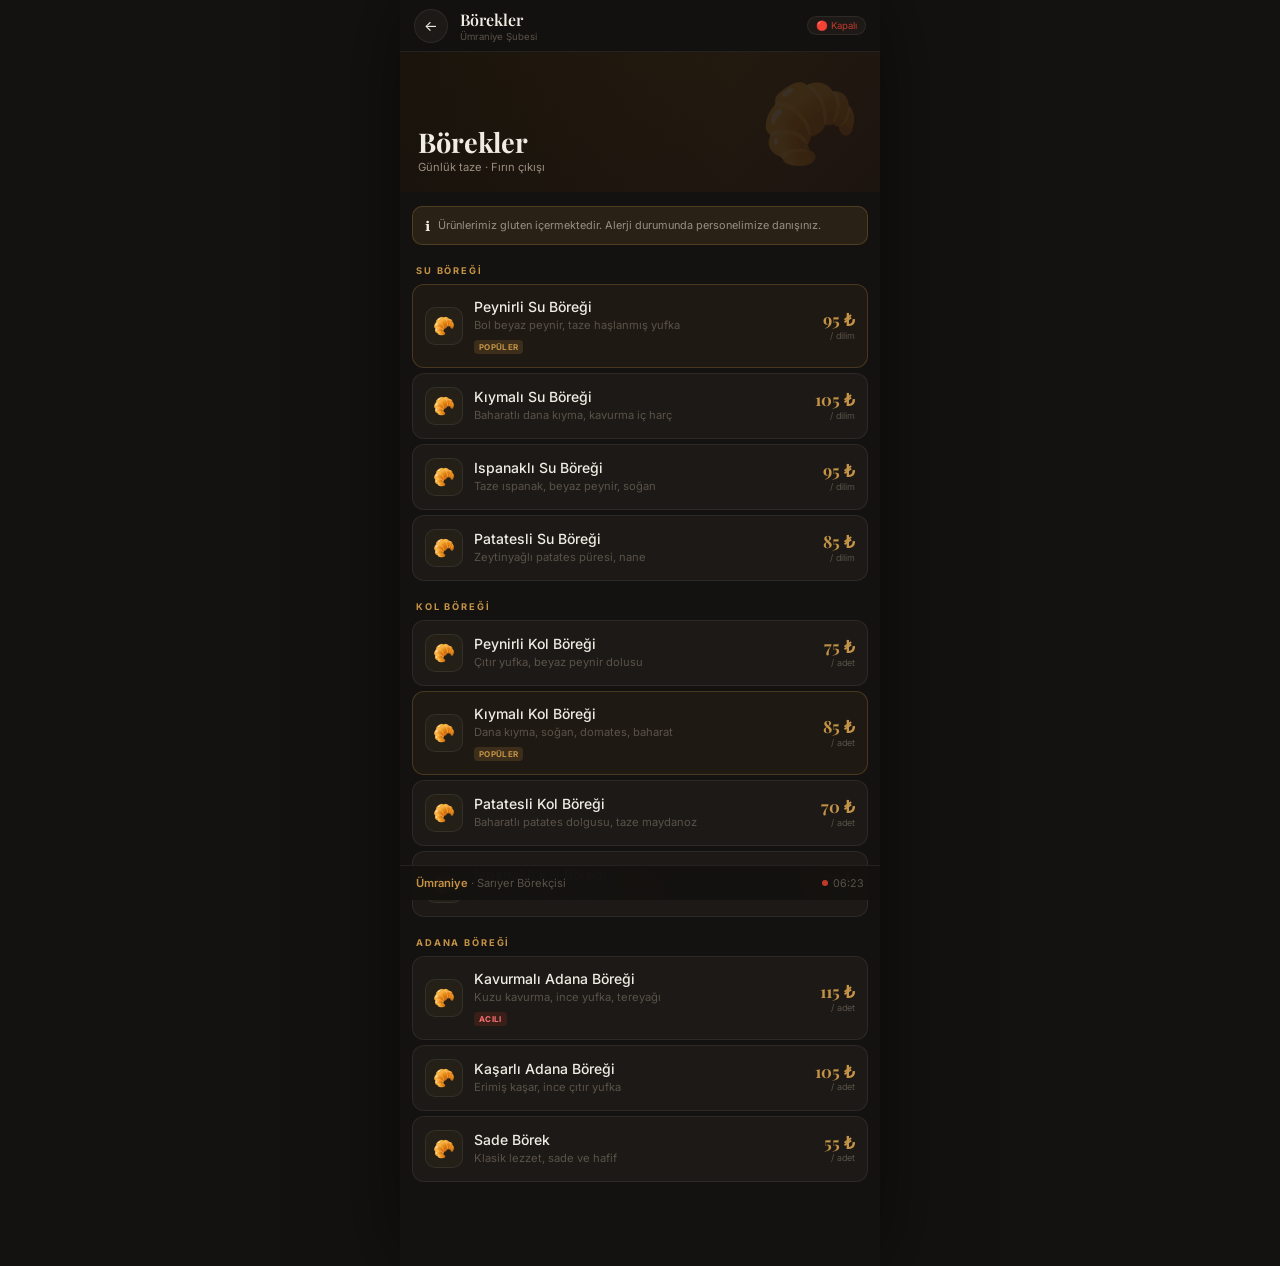
==== commit ed9bdb3e: "Add files via upload" ====
--- a/index.html
+++ b/index.html
@@ -2,476 +2,50 @@
 <html lang="tr">
 <head>
   <meta charset="UTF-8" />
-  <meta name="viewport" content="width=device-width, initial-scale=1.0" />
-  <meta name="theme-color" content="#ffffff" />
-  <meta name="description" content="Sarıyer Börekçisi — 1989'dan bu yana geleneksel lezzetler. Fırından taze börekler, poğaçalar ve pideler." />
-  <title>Sarıyer Börekçisi — Geleneksel Lezzetler</title>
-  <link rel="stylesheet" href="landing.css" />
+  <meta name="viewport" content="width=device-width, initial-scale=1.0, maximum-scale=1.0" />
+  <meta name="theme-color" content="#f8f6f3" />
+  <meta name="description" content="Sarıyer Börekçisi Ümraniye Şubesi — ürün listesi ve fiyatlar." />
+  <title>Menü — Sarıyer Börekçisi Ümraniye</title>
+  <link rel="stylesheet" href="../../../style.css" />
 </head>
-<body>
+<body class="menu-page">
 
-<!-- ═══════════════════════════════════════════════════
-     NAVİGASYON
-═══════════════════════════════════════════════════ -->
-<nav class="navbar" id="navbar" role="navigation" aria-label="Ana navigasyon">
-  <div class="container nav-inner">
+  <!-- Topbar -->
+  <header class="topbar">
+    <a href="../index.html" class="topbar-back" aria-label="Kategorilere dön">←</a>
+    <div class="topbar-info">
+      <div class="topbar-cat-name" id="topbar-cat-name">Menü</div>
+      <div class="topbar-cat-sub">Ümraniye Şubesi</div>
+    </div>
+    <div class="topbar-status" id="topbar-status">🟢 Açık</div>
+  </header>
 
-    <a href="index.html" class="nav-logo" aria-label="Ana sayfa">
-      <div class="nav-logo-icon" aria-hidden="true">🥐</div>
-      <span class="nav-logo-name">Sarıyer Börekçisi</span>
-    </a>
-
-    <!-- Masaüstü linkleri -->
-    <div class="nav-links" id="nav-links">
-      <a href="#hakkimizda" class="nav-link">Hakkımızda</a>
-      <a href="#neden-biz"  class="nav-link">Neden Biz?</a>
-      <a href="#subeler"    class="nav-link">Şubeler</a>
-      <a href="#iletisim"   class="nav-link">İletişim</a>
-      <a href="subeler.html" class="nav-cta">Menüyü Gör →</a>
-    </div>
-
-    <!-- Hamburger (mobil) -->
-    <button class="nav-hamburger" id="hamburger" aria-label="Menüyü aç/kapat" aria-expanded="false">
-      <span></span><span></span><span></span>
-    </button>
-
-  </div>
-</nav>
-
-<!-- Mobil menü -->
-<div class="nav-mobile" id="nav-mobile" aria-hidden="true">
-  <a href="#hakkimizda" class="nav-link">Hakkımızda</a>
-  <a href="#neden-biz"  class="nav-link">Neden Biz?</a>
-  <a href="#subeler"    class="nav-link">Şubeler</a>
-  <a href="#iletisim"   class="nav-link">İletişim</a>
-  <a href="subeler.html" class="nav-cta">Menüyü Gör →</a>
-</div>
-
-<!-- ═══════════════════════════════════════════════════
-     HERO
-═══════════════════════════════════════════════════ -->
-<section class="hero" id="anasayfa">
-  <div class="container hero-inner">
-
-    <!-- Sol: Metin -->
-    <div class="hero-content">
-      <div class="hero-badge" data-reveal>
-        ✨ 1989'dan Beri
-      </div>
-
-      <h1 class="hero-title" data-reveal data-delay="1">
-        Fırından Taze,<br/>
-        <em>Gelenekten Gelen</em><br/>
-        Lezzetler
-      </h1>
-
-      <p class="hero-desc" data-reveal data-delay="2">
-        Her sabah taze hazırlanan böreklerimiz, poğaçalarımız ve pidelerimizle 
-        35 yıldır sofralarınızdayız. Kaliteden ödün vermeden, sevgiyle pişiriyoruz.
-      </p>
-
-      <div class="hero-actions" data-reveal data-delay="3">
-        <a href="subeler.html" class="btn btn-primary">
-          Şubemizi Bul →
-        </a>
-        <a href="#hakkimizda" class="btn btn-outline">
-          Biz Kimiz?
-        </a>
-      </div>
-
-      <div class="hero-stats" data-reveal data-delay="4">
-        <div class="hero-stat">
-          <div class="hero-stat-num">35+</div>
-          <div class="hero-stat-label">Yıllık deneyim</div>
-        </div>
-        <div class="hero-stat">
-          <div class="hero-stat-num">2</div>
-          <div class="hero-stat-label">Aktif şube</div>
-        </div>
-        <div class="hero-stat">
-          <div class="hero-stat-num">50+</div>
-          <div class="hero-stat-label">Çeşit ürün</div>
-        </div>
-      </div>
-    </div>
-
-    <!-- Sağ: Görsel -->
-    <div class="hero-visual" aria-hidden="true">
-      <div class="hero-visual-card">🥐</div>
-
-      <div class="hero-floating-tag">
-        <span class="tag-icon">🔥</span>
-        <div>
-          <div class="tag-text">Her gün taze</div>
-          <div class="tag-sub">Fırından sıcak</div>
-        </div>
-      </div>
-
-      <div class="hero-floating-tag">
-        <span class="tag-icon">⭐</span>
-        <div>
-          <div class="tag-text">El yapımı</div>
-          <div class="tag-sub">Geleneksel tarif</div>
-        </div>
-      </div>
-    </div>
-
-  </div>
-</section>
-
-<!-- ═══════════════════════════════════════════════════
-     HAKKIMIZDA
-═══════════════════════════════════════════════════ -->
-<section class="about section" id="hakkimizda">
-  <div class="container">
-    <div class="about-grid">
-
-      <!-- Sol: Görsel -->
-      <div class="about-visual" data-reveal>
-        <div class="about-img-frame">🏪</div>
-        <div class="about-badge-float">
-          <div class="about-badge-num">1989</div>
-          <div class="about-badge-label">Kuruluş Yılı</div>
-        </div>
-      </div>
-
-      <!-- Sağ: Metin -->
-      <div class="about-text">
-        <div class="section-label" data-reveal>📖 Hikayemiz</div>
-        <h2 class="section-title" data-reveal data-delay="1">
-          35 Yıllık Börek<br/>Geleneği
-        </h2>
-        <p class="section-desc" data-reveal data-delay="2">
-          1989 yılında İstanbul'da başlayan yolculuğumuzda, kuşaktan kuşağa aktarılan 
-          tariflerimizle aynı özenle, aynı sevgiyle börek yapıyoruz. Her ürünümüz 
-          günlük taze malzemelerle ve el emeğiyle hazırlanmaktadır.
-        </p>
-
-        <div class="about-features" data-reveal data-delay="3">
-          <div class="about-feature">
-            <div class="feature-icon">🌿</div>
-            <div>
-              <div class="feature-name">Doğal Malzeme</div>
-              <div class="feature-desc">Katkısız, taze malzemeler ile her gün hazırlanır</div>
-            </div>
-          </div>
-          <div class="about-feature">
-            <div class="feature-icon">🔥</div>
-            <div>
-              <div class="feature-name">Odun Ateşi Fırın</div>
-              <div class="feature-desc">Geleneksel fırınlarımızda eşsiz lezzetler</div>
-            </div>
-          </div>
-          <div class="about-feature">
-            <div class="feature-icon">👨‍🍳</div>
-            <div>
-              <div class="feature-name">Usta Eller</div>
-              <div class="feature-desc">Deneyimli ustalarımızın el açması yufkaları</div>
-            </div>
-          </div>
-          <div class="about-feature">
-            <div class="feature-icon">🏆</div>
-            <div>
-              <div class="feature-name">Her Gün Taze</div>
-              <div class="feature-desc">Sabah erken saatlerde hazırlanan, fırından sıcak ürünler</div>
-            </div>
-          </div>
-        </div>
-      </div>
-
+  <!-- Hero -->
+  <div class="menu-hero" id="menu-hero">
+    <div class="menu-hero-emoji" id="hero-emoji" aria-hidden="true">🥐</div>
+    <div class="menu-hero-overlay"></div>
+    <div class="menu-hero-title">
+      <h1 id="hero-title">Börekler</h1>
+      <p id="hero-desc">Günlük taze · Fırın çıkışı</p>
     </div>
   </div>
-</section>
 
-<!-- ═══════════════════════════════════════════════════
-     NEDEN BİZ
-═══════════════════════════════════════════════════ -->
-<section class="why-us section" id="neden-biz">
-  <div class="container">
-    <div style="text-align:center; max-width:560px; margin:0 auto 0;">
-      <div class="section-label" data-reveal style="justify-content:center;">⭐ Farkımız</div>
-      <h2 class="section-title" data-reveal data-delay="1">Neden Sarıyer Börekçisi?</h2>
-      <p class="section-desc" data-reveal data-delay="2" style="margin:0 auto;">
-        Yılların getirdiği deneyimle her ürünümüzü özenle hazırlıyor, 
-        müşterilerimize en iyi lezzeti sunuyoruz.
-      </p>
+  <!-- İçerik -->
+  <main class="menu-body" id="menu-body"></main>
+
+  <!-- Alt Bar -->
+  <footer class="bottom-bar">
+    <div class="bottom-brand">
+      <strong>Ümraniye</strong> · Sarıyer Börekçisi
     </div>
+    <div class="bottom-status">
+      <div class="status-dot" id="status-dot"></div>
+      <span id="current-time">--:--</span>
+    </div>
+  </footer>
 
-    <div class="why-grid">
-      <div class="why-card" data-reveal data-delay="1">
-        <div class="why-icon">🫙</div>
-        <div class="why-title">Taze Malzeme</div>
-        <div class="why-desc">Her gün temin edilen taze, doğal malzemelerle üretim yapıyoruz. Katkı maddesi kullanmıyoruz.</div>
-      </div>
-      <div class="why-card" data-reveal data-delay="2">
-        <div class="why-icon">⏰</div>
-        <div class="why-title">Erken Hazırlık</div>
-        <div class="why-desc">Sabah 07:00'da fırından çıkan ürünlerimiz, gün boyu taze servis edilir.</div>
-      </div>
-      <div class="why-card" data-reveal data-delay="3">
-        <div class="why-icon">🎯</div>
-        <div class="why-title">Geniş Çeşit</div>
-        <div class="why-desc">Börek, poğaça, pide, açma ve tatlı dahil 50'den fazla ürün çeşidimiz mevcuttur.</div>
-      </div>
-      <div class="why-card" data-reveal data-delay="4">
-        <div class="why-icon">📍</div>
-        <div class="why-title">Kolay Erişim</div>
-        <div class="why-desc">İstanbul'un farklı ilçelerindeki şubelerimizle size yakınız.</div>
-      </div>
-      <div class="why-card" data-reveal data-delay="5">
-        <div class="why-icon">💰</div>
-        <div class="why-title">Uygun Fiyat</div>
-        <div class="why-desc">Kaliteden ödün vermeden, herkesin ulaşabileceği fiyatlarla hizmet veriyoruz.</div>
-      </div>
-      <div class="why-card" data-reveal data-delay="5">
-        <div class="why-icon">📱</div>
-        <div class="why-title">Dijital Menü</div>
-        <div class="why-desc">QR kodla anında menüye ulaşın, fiyatları görün. Hızla ve kolayca sipariş verin.</div>
-      </div>
-    </div>
-  </div>
-</section>
-
-<!-- ═══════════════════════════════════════════════════
-     ŞUBELER
-═══════════════════════════════════════════════════ -->
-<section class="branches-section section" id="subeler">
-  <div class="container">
-    <div class="branches-header">
-      <div class="section-label" data-reveal style="justify-content:center;">📍 Lokasyonlar</div>
-      <h2 class="section-title" data-reveal data-delay="1">Şubelerimiz</h2>
-      <p class="section-desc" data-reveal data-delay="2">
-        Şubenizi seçin, dijital menüye ulaşın ve fiyatları anında görün.
-      </p>
-    </div>
-
-    <div class="branches-grid">
-
-      <!-- Ümraniye -->
-      <div class="branch-card" data-reveal data-delay="1">
-        <div class="branch-card-img">🏪</div>
-        <div class="branch-card-body">
-          <div class="branch-card-name">Ümraniye Şubesi</div>
-          <div class="branch-card-address">
-            📍 İstanbul, Ümraniye
-          </div>
-          <div class="branch-card-cta">
-            <a href="subeler/umraniye/index.html" class="btn btn-primary" style="font-size:0.82rem; padding:11px 20px;">
-              Menüyü Görüntüle →
-            </a>
-            <span class="branch-status-badge">🟢 Açık</span>
-          </div>
-        </div>
-      </div>
-
-      <!-- Sultanbeyli -->
-      <div class="branch-card" data-reveal data-delay="2">
-        <div class="branch-card-img" style="background: linear-gradient(145deg, #d4f0e8, #a8dfc9);">🏪</div>
-        <div class="branch-card-body">
-          <div class="branch-card-name">Sultanbeyli Şubesi</div>
-          <div class="branch-card-address">
-            📍 İstanbul, Sultanbeyli
-          </div>
-          <div class="branch-card-cta">
-            <a href="subeler/sultanbeyli/index.html" class="btn btn-primary" style="font-size:0.82rem; padding:11px 20px;">
-              Menüyü Görüntüle →
-            </a>
-            <span class="branch-status-badge">🟢 Açık</span>
-          </div>
-        </div>
-      </div>
-
-    </div>
-
-    <div style="text-align:center; margin-top:36px;" data-reveal>
-      <a href="subeler.html" class="btn btn-outline">Tüm Şubeleri Gör →</a>
-    </div>
-  </div>
-</section>
-
-<!-- ═══════════════════════════════════════════════════
-     İLETİŞİM
-═══════════════════════════════════════════════════ -->
-<section class="contact-section section" id="iletisim">
-  <div class="container">
-    <div class="contact-grid">
-
-      <div class="contact-info">
-        <div class="section-label" data-reveal>📞 Ulaşın</div>
-        <h2 class="section-title" data-reveal data-delay="1">Bize Ulaşın</h2>
-        <p class="section-desc" data-reveal data-delay="2">
-          Sorularınız, önerileriniz veya toplu sipariş talepleriniz için bizimle iletişime geçin.
-        </p>
-
-        <div class="contact-items" data-reveal data-delay="3">
-          <div class="contact-item">
-            <div class="contact-icon">📞</div>
-            <div>
-              <div class="contact-label">Ümraniye Şubesi</div>
-              <div class="contact-value">+90 216 XXX XX XX</div>
-            </div>
-          </div>
-          <div class="contact-item">
-            <div class="contact-icon">📞</div>
-            <div>
-              <div class="contact-label">Sultanbeyli Şubesi</div>
-              <div class="contact-value">+90 216 XXX XX XX</div>
-            </div>
-          </div>
-          <div class="contact-item">
-            <div class="contact-icon">📧</div>
-            <div>
-              <div class="contact-label">E-posta</div>
-              <div class="contact-value">info@sariyerborekçisi.com</div>
-            </div>
-          </div>
-          <div class="contact-item">
-            <div class="contact-icon">⏰</div>
-            <div>
-              <div class="contact-label">Çalışma Saatleri</div>
-              <div class="contact-value">Her gün 07:00 – 22:00</div>
-            </div>
-          </div>
-        </div>
-      </div>
-
-      <div class="contact-map" data-reveal data-delay="2">
-        <div class="map-icon">🗺️</div>
-        <div style="font-weight:600; color: #4a4540;">Harita</div>
-        <div style="font-size:0.75rem;">Şube adreslerinizi buraya ekleyin</div>
-      </div>
-
-    </div>
-  </div>
-</section>
-
-<!-- ═══════════════════════════════════════════════════
-     FOOTER
-═══════════════════════════════════════════════════ -->
-<footer class="footer" role="contentinfo">
-  <div class="container">
-    <div class="footer-inner">
-
-      <div class="footer-brand">
-        <div class="footer-logo">
-          <div class="footer-logo-icon" aria-hidden="true">🥐</div>
-          <span class="footer-logo-name">Sarıyer Börekçisi</span>
-        </div>
-        <p class="footer-desc">
-          1989'dan bu yana İstanbul'da geleneksel börek, poğaça ve pide lezzetlerini 
-          sevgiyle hazırlıyoruz.
-        </p>
-      </div>
-
-      <div class="footer-col">
-        <div class="footer-col-title">Sayfalar</div>
-        <div class="footer-links">
-          <a href="#anasayfa">Ana Sayfa</a>
-          <a href="#hakkimizda">Hakkımızda</a>
-          <a href="#neden-biz">Neden Biz?</a>
-          <a href="#subeler">Şubeler</a>
-          <a href="#iletisim">İletişim</a>
-        </div>
-      </div>
-
-      <div class="footer-col">
-        <div class="footer-col-title">Şubeler</div>
-        <div class="footer-links">
-          <a href="subeler/umraniye/index.html">Ümraniye Şubesi</a>
-          <a href="subeler/sultanbeyli/index.html">Sultanbeyli Şubesi</a>
-        </div>
-        <div class="footer-col-title" style="margin-top:20px;">Çalışma Saatleri</div>
-        <div class="footer-links">
-          <span style="font-size:0.8rem;">Her gün 07:00 – 22:00</span>
-        </div>
-      </div>
-
-    </div>
-
-    <div class="footer-bottom">
-      <span>© 2024 Sarıyer Börekçisi. Tüm hakları saklıdır.</span>
-      <span>Dijital menü <a href="#">Tezgah</a> tarafından</span>
-    </div>
-  </div>
-</footer>
-
-<!-- ═══════════════════════════════════════════════════
-     JAVASCRIPT
-═══════════════════════════════════════════════════ -->
-<script>
-// Navbar scroll efekti
-const navbar = document.getElementById('navbar');
-window.addEventListener('scroll', () => {
-  navbar.classList.toggle('scrolled', window.scrollY > 40);
-}, { passive: true });
-
-// Hamburger menü
-const hamburger = document.getElementById('hamburger');
-const navMobile = document.getElementById('nav-mobile');
-
-hamburger.addEventListener('click', () => {
-  const isOpen = hamburger.classList.toggle('open');
-  navMobile.classList.toggle('open', isOpen);
-  hamburger.setAttribute('aria-expanded', isOpen);
-  navMobile.setAttribute('aria-hidden', !isOpen);
-});
-
-// Mobil menü linklerine tıklayınca kapat
-navMobile.querySelectorAll('a').forEach(a => {
-  a.addEventListener('click', () => {
-    hamburger.classList.remove('open');
-    navMobile.classList.remove('open');
-    hamburger.setAttribute('aria-expanded', 'false');
-    navMobile.setAttribute('aria-hidden', 'true');
-  });
-});
-
-// Scroll Reveal (IntersectionObserver)
-const observer = new IntersectionObserver((entries) => {
-  entries.forEach(entry => {
-    if (entry.isIntersecting) {
-      entry.target.classList.add('revealed');
-      observer.unobserve(entry.target);
-    }
-  });
-}, { threshold: 0.12, rootMargin: '0px 0px -40px 0px' });
-
-document.querySelectorAll('[data-reveal]').forEach(el => observer.observe(el));
-
-// Aktif nav linkini vurgula
-const sections = ['anasayfa', 'hakkimizda', 'neden-biz', 'subeler', 'iletisim'];
-const navLinks  = document.querySelectorAll('.nav-link');
-
-const sectionObserver = new IntersectionObserver((entries) => {
-  entries.forEach(entry => {
-    if (entry.isIntersecting) {
-      const id = entry.target.id;
-      navLinks.forEach(link => {
-        link.classList.toggle('active', link.getAttribute('href') === `#${id}`);
-      });
-    }
-  });
-}, { threshold: 0.4 });
-
-sections.forEach(id => {
-  const el = document.getElementById(id);
-  if (el) sectionObserver.observe(el);
-});
-
-// Şube durumu (canlı saat kontrolü)
-function updateBranchStatus() {
-  const now = new Date();
-  const t = now.getHours() * 60 + now.getMinutes();
-  const isOpen = t >= 7*60 && t < 22*60;
-  document.querySelectorAll('.branch-status-badge').forEach(b => {
-    b.textContent = isOpen ? '🟢 Açık' : '🔴 Kapalı';
-    b.style.background    = isOpen ? '#edfaf3' : '#fdf0ee';
-    b.style.color         = isOpen ? '#2d7a4f' : '#c0392b';
-    b.style.borderColor   = isOpen ? 'rgba(45,122,79,0.2)' : 'rgba(192,57,43,0.2)';
-  });
-}
-updateBranchStatus();
-</script>
-
+  <!-- Önce şube verisi, sonra render motoru -->
+  <script src="../menu-data.js"></script>
+  <script src="../../../menu.js"></script>
 </body>
 </html>
--- a/style.css
+++ b/style.css
@@ -0,0 +1,592 @@
+/* =====================================================
+   TEZGAH — Dijital Menü Sistemi
+   ===================================================== */
+
+@import url('https://fonts.googleapis.com/css2?family=Playfair+Display:wght@600;700&family=Inter:wght@300;400;500;600&display=swap');
+
+*, *::before, *::after {
+  margin: 0; padding: 0;
+  box-sizing: border-box;
+  -webkit-tap-highlight-color: transparent;
+}
+
+:root {
+  /* Koyu palette */
+  --dark-bg:       #141210;
+  --dark-surface:  #1c1916;
+  --dark-elevated: #242018;
+  --dark-border:   rgba(255,255,255,0.07);
+  --dark-border-hover: rgba(196,147,70,0.3);
+
+  --accent:        #c49346;
+  --accent-dim:    rgba(196,147,70,0.12);
+  --accent-border: rgba(196,147,70,0.25);
+
+  --text-on-dark:      #f0ebe3;
+  --text-secondary-dark: #9a8e80;
+  --text-muted-dark:   #5a5248;
+
+  --green: #3a9e68;
+  --red:   #c0392b;
+
+  --font-serif: 'Playfair Display', Georgia, serif;
+  --font-sans:  'Inter', system-ui, sans-serif;
+  --ease:        cubic-bezier(0.25, 0.46, 0.45, 0.94);
+}
+
+html {
+  font-size: 16px;
+  scroll-behavior: smooth;
+  -webkit-font-smoothing: antialiased;
+}
+
+body {
+  font-family: var(--font-sans);
+  background: var(--dark-bg);
+  color: var(--text-on-dark);
+  min-height: 100vh;
+  max-width: 480px;
+  margin: 0 auto;
+  overflow-x: hidden;
+}
+
+::-webkit-scrollbar { width: 2px; }
+::-webkit-scrollbar-track { background: transparent; }
+::-webkit-scrollbar-thumb { background: rgba(255,255,255,0.08); border-radius: 2px; }
+
+/* =====================================================
+   ORTAK — Şube Seçim + Kategori Sayfaları
+   ===================================================== */
+
+/* Geri nav (şube sayfasında) */
+.branch-topbar {
+  display: flex;
+  align-items: center;
+  gap: 12px;
+  padding: 16px 20px 0;
+}
+
+.branch-back {
+  display: flex;
+  align-items: center;
+  gap: 6px;
+  font-size: 0.75rem;
+  color: var(--text-muted-dark);
+  text-decoration: none;
+  transition: color 0.15s;
+}
+
+.branch-back:active { color: var(--accent); }
+
+.branch-badge {
+  margin-left: auto;
+  font-size: 0.6rem;
+  padding: 3px 9px;
+  border-radius: 100px;
+  border: 1px solid var(--dark-border);
+  color: var(--text-muted-dark);
+  letter-spacing: 0.04em;
+}
+
+/* Header */
+.index-header {
+  padding: 44px 24px 28px;
+  animation: fadeUp 0.5s var(--ease) both;
+}
+
+.brand-logo {
+  display: flex;
+  align-items: center;
+  gap: 12px;
+  margin-bottom: 28px;
+}
+
+.logo-circle {
+  width: 44px;
+  height: 44px;
+  border-radius: 12px;
+  background: var(--accent-dim);
+  border: 1px solid var(--accent-border);
+  display: flex;
+  align-items: center;
+  justify-content: center;
+  font-size: 1.3rem;
+}
+
+.logo-name {
+  font-family: var(--font-serif);
+  font-size: 1.05rem;
+  font-weight: 700;
+  color: var(--text-on-dark);
+}
+
+.logo-sub {
+  font-size: 0.62rem;
+  color: var(--text-muted-dark);
+  letter-spacing: 0.06em;
+  margin-top: 2px;
+}
+
+.index-title {
+  font-family: var(--font-serif);
+  font-size: 1.9rem;
+  font-weight: 700;
+  color: var(--text-on-dark);
+  line-height: 1.2;
+  margin-bottom: 8px;
+}
+
+.index-title span { color: var(--accent); }
+
+.index-subtitle {
+  font-size: 0.82rem;
+  color: var(--text-secondary-dark);
+  line-height: 1.6;
+}
+
+/* Kategori Gridi */
+.categories-grid {
+  padding: 0 14px;
+  display: flex;
+  flex-direction: column;
+  gap: 10px;
+}
+
+/* Kategori Kartı */
+.cat-card {
+  display: block;
+  position: relative;
+  border-radius: 14px;
+  overflow: hidden;
+  text-decoration: none;
+  height: 130px;
+  background: var(--dark-surface);
+  border: 1px solid var(--dark-border);
+  transition: transform 0.2s var(--ease);
+  animation: cardIn 0.45s var(--ease) both;
+}
+
+.cat-card:nth-child(1) { animation-delay: 0.04s; }
+.cat-card:nth-child(2) { animation-delay: 0.08s; }
+.cat-card:nth-child(3) { animation-delay: 0.12s; }
+.cat-card:nth-child(4) { animation-delay: 0.16s; }
+.cat-card:nth-child(5) { animation-delay: 0.20s; }
+.cat-card:nth-child(6) { animation-delay: 0.24s; }
+
+.cat-card:active { transform: scale(0.975); }
+
+.cat-card-img {
+  position: absolute;
+  inset: 0;
+  width: 100%;
+  height: 100%;
+  object-fit: cover;
+}
+
+.cat-card-fallback {
+  position: absolute;
+  inset: 0;
+  display: flex;
+  align-items: center;
+  justify-content: flex-end;
+  padding-right: 22px;
+  font-size: 4.5rem;
+  opacity: 0.14;
+  pointer-events: none;
+}
+
+.cat-card-overlay {
+  position: absolute;
+  inset: 0;
+  background: linear-gradient(105deg, rgba(10,9,7,0.85) 0%, rgba(10,9,7,0.5) 55%, rgba(10,9,7,0.2) 100%);
+}
+
+.cat-card-accent {
+  position: absolute;
+  left: 0; top: 0; bottom: 0;
+  width: 3px;
+  background: var(--accent);
+  opacity: 0;
+  transition: opacity 0.18s;
+}
+
+.cat-card:active .cat-card-accent { opacity: 1; }
+
+.cat-card-body {
+  position: absolute;
+  inset: 0;
+  display: flex;
+  flex-direction: column;
+  justify-content: center;
+  padding: 18px 52px 18px 20px;
+}
+
+.cat-card-name {
+  font-family: var(--font-serif);
+  font-size: 1.25rem;
+  font-weight: 700;
+  color: #fff;
+  line-height: 1.15;
+  margin-bottom: 4px;
+}
+
+.cat-card-desc {
+  font-size: 0.72rem;
+  color: rgba(255,255,255,0.55);
+  line-height: 1.4;
+}
+
+.cat-card-arrow {
+  position: absolute;
+  right: 16px;
+  top: 50%;
+  transform: translateY(-50%);
+  width: 30px;
+  height: 30px;
+  border-radius: 50%;
+  border: 1px solid rgba(255,255,255,0.2);
+  background: rgba(255,255,255,0.08);
+  display: flex;
+  align-items: center;
+  justify-content: center;
+  color: #fff;
+  font-size: 0.8rem;
+  backdrop-filter: blur(4px);
+}
+
+/* Footer */
+.index-footer {
+  text-align: center;
+  padding: 28px 24px 0;
+  animation: fadeUp 0.5s var(--ease) both;
+  animation-delay: 0.4s;
+}
+
+.index-footer p {
+  font-size: 0.63rem;
+  color: var(--text-muted-dark);
+  letter-spacing: 0.05em;
+}
+
+.index-footer strong { color: var(--accent); }
+
+/* =====================================================
+   MENÜ DETAY — Koyu Tema
+   ===================================================== */
+
+/* Topbar */
+.topbar {
+  position: sticky;
+  top: 0;
+  z-index: 100;
+  height: 52px;
+  background: rgba(20, 18, 16, 0.96);
+  backdrop-filter: blur(16px);
+  -webkit-backdrop-filter: blur(16px);
+  border-bottom: 1px solid var(--dark-border);
+  display: flex;
+  align-items: center;
+  padding: 0 14px;
+  gap: 12px;
+}
+
+.topbar-back {
+  width: 34px;
+  height: 34px;
+  border-radius: 50%;
+  border: 1px solid var(--dark-border);
+  background: var(--dark-surface);
+  display: flex;
+  align-items: center;
+  justify-content: center;
+  font-size: 0.9rem;
+  text-decoration: none;
+  color: var(--text-on-dark);
+  flex-shrink: 0;
+  transition: background 0.15s;
+}
+
+.topbar-back:active { background: var(--dark-elevated); }
+
+.topbar-info { flex: 1; }
+
+.topbar-cat-name {
+  font-family: var(--font-serif);
+  font-size: 1rem;
+  font-weight: 600;
+  color: var(--text-on-dark);
+}
+
+.topbar-cat-sub {
+  font-size: 0.6rem;
+  color: var(--text-muted-dark);
+  margin-top: 1px;
+}
+
+.topbar-status {
+  font-size: 0.6rem;
+  padding: 3px 8px;
+  border-radius: 100px;
+  border: 1px solid var(--dark-border);
+  color: var(--text-muted-dark);
+  background: var(--dark-surface);
+  white-space: nowrap;
+}
+
+/* Hero */
+.menu-hero {
+  position: relative;
+  height: 140px;
+  overflow: hidden;
+  background: var(--dark-surface);
+  display: flex;
+  align-items: flex-end;
+}
+
+.menu-hero-emoji {
+  position: absolute;
+  right: 20px;
+  top: 50%;
+  transform: translateY(-50%);
+  font-size: 5rem;
+  opacity: 0.12;
+  pointer-events: none;
+}
+
+.menu-hero-overlay {
+  position: absolute;
+  inset: 0;
+  background: linear-gradient(to right,
+    rgba(14,12,10,0.6) 0%,
+    rgba(14,12,10,0) 70%
+  );
+}
+
+.menu-hero-title {
+  position: relative;
+  padding: 0 18px 18px;
+  z-index: 1;
+}
+
+.menu-hero-title h1 {
+  font-family: var(--font-serif);
+  font-size: 1.7rem;
+  font-weight: 700;
+  color: var(--text-on-dark);
+  line-height: 1;
+}
+
+.menu-hero-title p {
+  font-size: 0.7rem;
+  color: var(--text-secondary-dark);
+  margin-top: 4px;
+}
+
+/* Menü gövdesi */
+.menu-body {
+  padding: 4px 0 80px;
+}
+
+/* Alt grup */
+.sub-group { margin-bottom: 4px; }
+
+.sub-group-label {
+  font-size: 0.58rem;
+  letter-spacing: 0.2em;
+  color: var(--accent);
+  text-transform: uppercase;
+  font-weight: 700;
+  padding: 16px 16px 8px;
+}
+
+/* Ürün listesi */
+.items-list {
+  padding: 0 12px;
+  display: flex;
+  flex-direction: column;
+  gap: 5px;
+}
+
+/* Ürün kartı */
+.menu-item {
+  display: flex;
+  align-items: center;
+  gap: 11px;
+  padding: 13px 12px;
+  background: var(--dark-surface);
+  border-radius: 12px;
+  border: 1px solid var(--dark-border);
+  transition: background 0.15s, border-color 0.15s;
+  animation: itemIn 0.35s var(--ease) both;
+}
+
+.menu-item:active {
+  background: var(--dark-elevated);
+  border-color: var(--accent-border);
+}
+
+.menu-item.featured {
+  border-color: var(--accent-border);
+  background: rgba(196,147,70,0.06);
+}
+
+/* Stagger animasyon */
+.menu-item:nth-child(1)  { animation-delay: 0.03s; }
+.menu-item:nth-child(2)  { animation-delay: 0.06s; }
+.menu-item:nth-child(3)  { animation-delay: 0.09s; }
+.menu-item:nth-child(4)  { animation-delay: 0.12s; }
+.menu-item:nth-child(5)  { animation-delay: 0.15s; }
+.menu-item:nth-child(6)  { animation-delay: 0.18s; }
+.menu-item:nth-child(7)  { animation-delay: 0.21s; }
+.menu-item:nth-child(8)  { animation-delay: 0.24s; }
+.menu-item:nth-child(9)  { animation-delay: 0.27s; }
+.menu-item:nth-child(10) { animation-delay: 0.30s; }
+.menu-item:nth-child(n+11) { animation-delay: 0.33s; }
+
+.item-icon {
+  width: 38px;
+  height: 38px;
+  border-radius: 10px;
+  background: var(--dark-elevated);
+  border: 1px solid var(--dark-border);
+  display: flex;
+  align-items: center;
+  justify-content: center;
+  font-size: 1.1rem;
+  flex-shrink: 0;
+}
+
+.item-info { flex: 1; min-width: 0; }
+
+.item-name {
+  font-size: 0.875rem;
+  font-weight: 500;
+  color: var(--text-on-dark);
+  line-height: 1.3;
+  margin-bottom: 2px;
+}
+
+.item-desc {
+  font-size: 0.7rem;
+  color: var(--text-muted-dark);
+  line-height: 1.4;
+  white-space: nowrap;
+  overflow: hidden;
+  text-overflow: ellipsis;
+}
+
+.item-price-box { flex-shrink: 0; text-align: right; }
+
+.item-price {
+  font-family: var(--font-serif);
+  font-size: 1.05rem;
+  font-weight: 700;
+  color: var(--accent);
+  line-height: 1;
+}
+
+.item-price-unit {
+  font-size: 0.56rem;
+  color: var(--text-muted-dark);
+  margin-top: 2px;
+}
+
+/* Badge */
+.item-badge {
+  display: inline-block;
+  font-size: 0.5rem;
+  padding: 2px 5px;
+  border-radius: 4px;
+  font-weight: 700;
+  letter-spacing: 0.04em;
+  text-transform: uppercase;
+  margin-top: 3px;
+}
+
+.badge-popular { background: rgba(196,147,70,0.18); color: var(--accent); }
+.badge-new     { background: rgba(58,158,104,0.18); color: var(--green); }
+.badge-spicy   { background: rgba(192,57,43,0.18);  color: #f87171; }
+
+/* Allerji notu */
+.allergy-notice {
+  margin: 10px 12px 4px;
+  padding: 10px 12px;
+  border-radius: 10px;
+  background: var(--accent-dim);
+  border: 1px solid var(--accent-border);
+  display: flex;
+  gap: 8px;
+  align-items: flex-start;
+}
+
+.allergy-notice .notice-icon { font-size: 0.85rem; flex-shrink: 0; margin-top: 1px; }
+.allergy-notice p { font-size: 0.68rem; color: var(--text-secondary-dark); line-height: 1.5; }
+
+/* Alt bar */
+.bottom-bar {
+  position: fixed;
+  bottom: 0;
+  left: 50%;
+  transform: translateX(-50%);
+  width: 100%;
+  max-width: 480px;
+  background: rgba(20,18,16,0.97);
+  backdrop-filter: blur(16px);
+  -webkit-backdrop-filter: blur(16px);
+  border-top: 1px solid var(--dark-border);
+  padding: 10px 16px;
+  display: flex;
+  align-items: center;
+  justify-content: space-between;
+  z-index: 80;
+}
+
+.bottom-brand { font-size: 0.7rem; color: var(--text-muted-dark); }
+.bottom-brand strong { color: var(--accent); font-weight: 600; }
+
+.bottom-status {
+  display: flex;
+  align-items: center;
+  gap: 5px;
+  font-size: 0.67rem;
+  color: var(--text-muted-dark);
+}
+
+.status-dot {
+  width: 6px;
+  height: 6px;
+  border-radius: 50%;
+  background: var(--green);
+  animation: blink 2.5s ease-in-out infinite;
+}
+
+/* ── Animasyonlar ──────────────────────────────────── */
+@keyframes fadeUp {
+  from { opacity: 0; transform: translateY(14px); }
+  to   { opacity: 1; transform: translateY(0); }
+}
+
+@keyframes cardIn {
+  from { opacity: 0; transform: translateY(18px); }
+  to   { opacity: 1; transform: translateY(0); }
+}
+
+@keyframes itemIn {
+  from { opacity: 0; transform: translateY(6px); }
+  to   { opacity: 1; transform: translateY(0); }
+}
+
+@keyframes blink {
+  0%, 100% { opacity: 1; }
+  50% { opacity: 0.2; }
+}
+
+@media (max-width: 360px) {
+  .index-title { font-size: 1.65rem; }
+  .cat-card-name { font-size: 1.1rem; }
+  .cat-card { height: 115px; }
+}
+
+@media (min-width: 481px) {
+  body { box-shadow: 0 0 80px rgba(0,0,0,0.5); }
+}
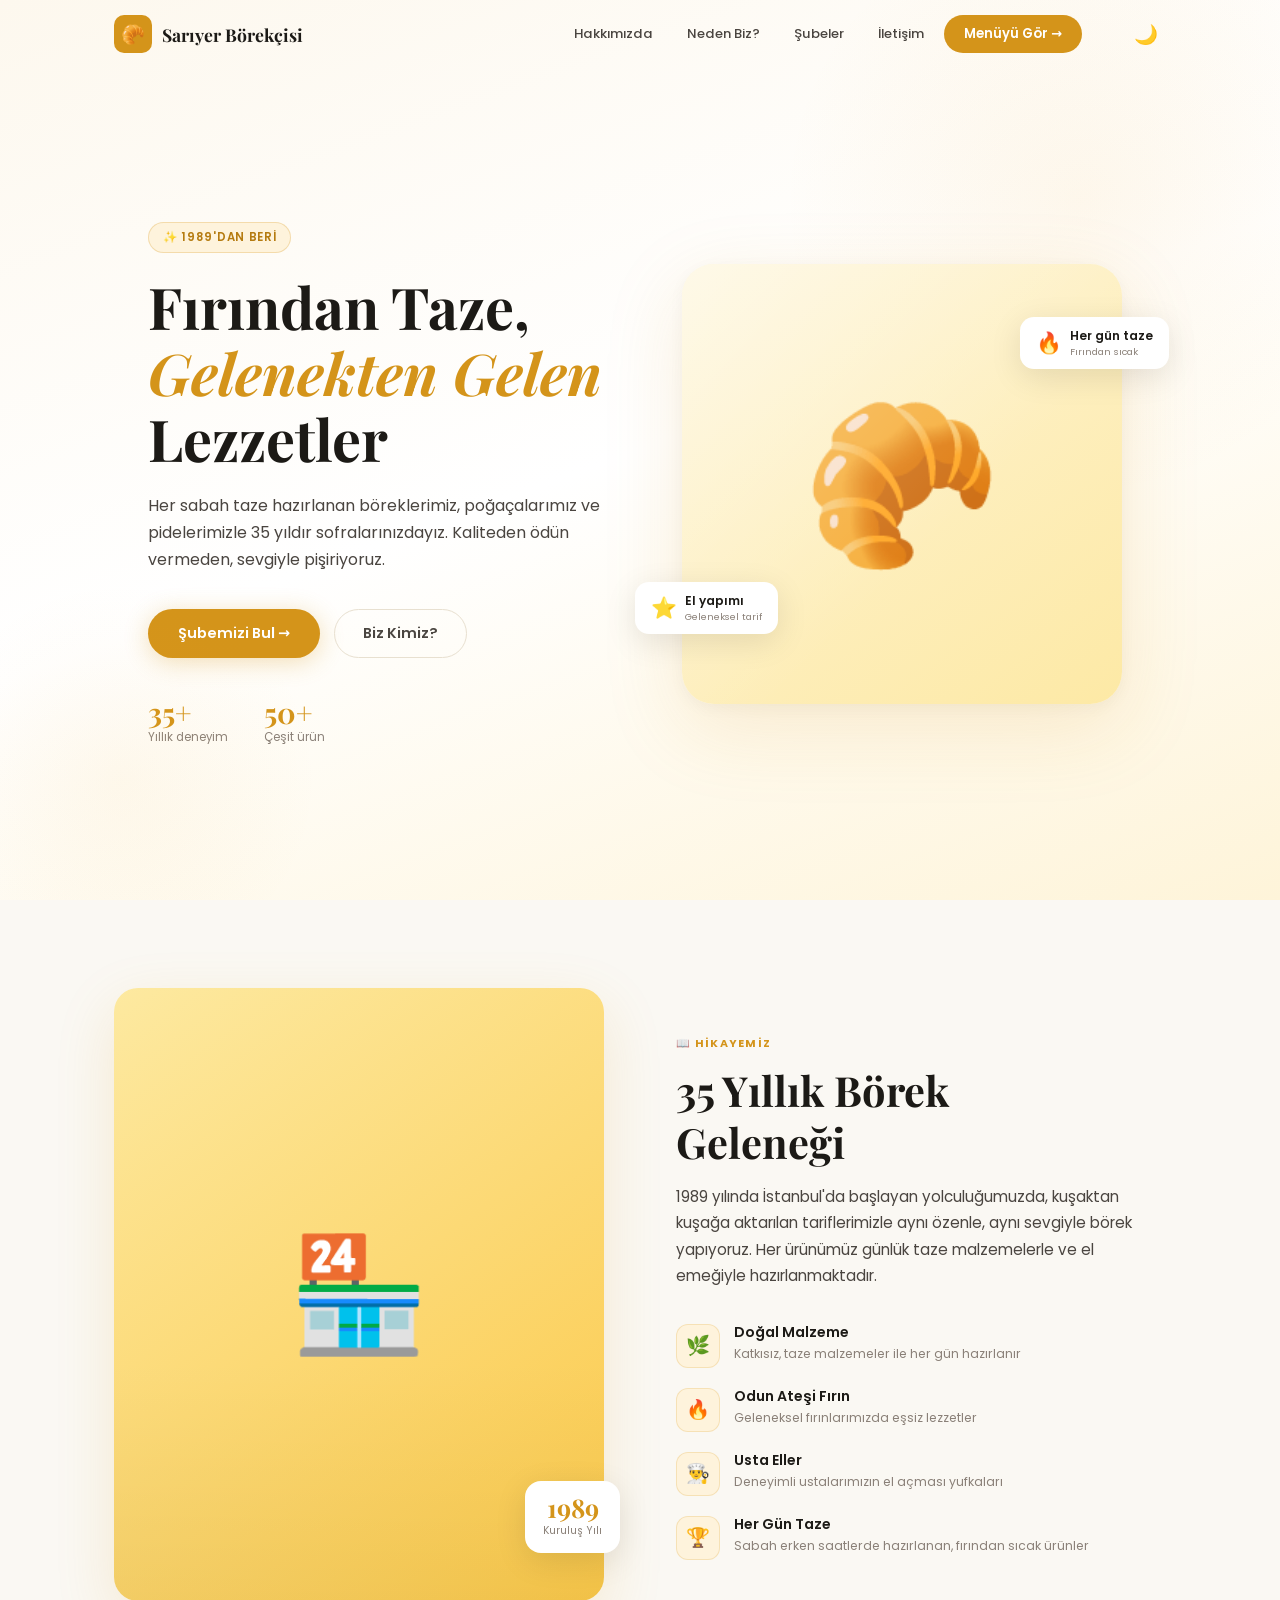
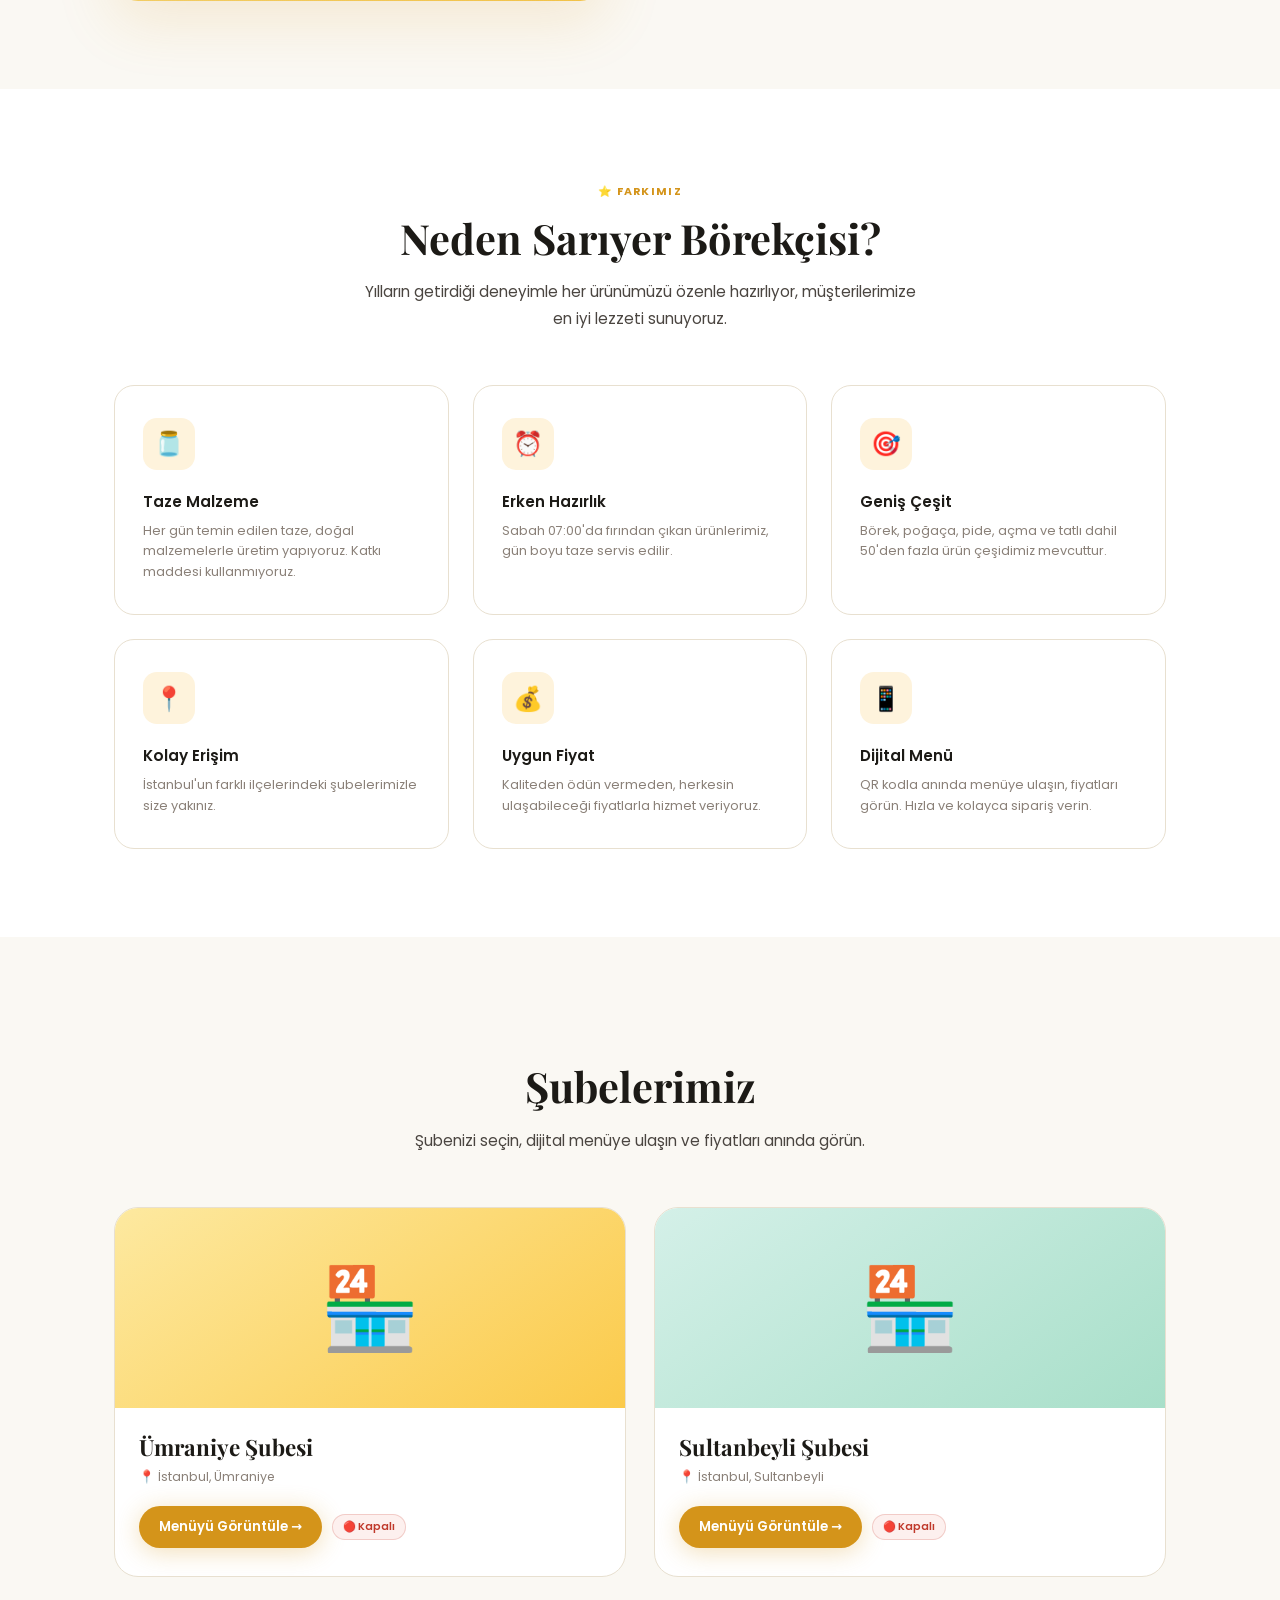
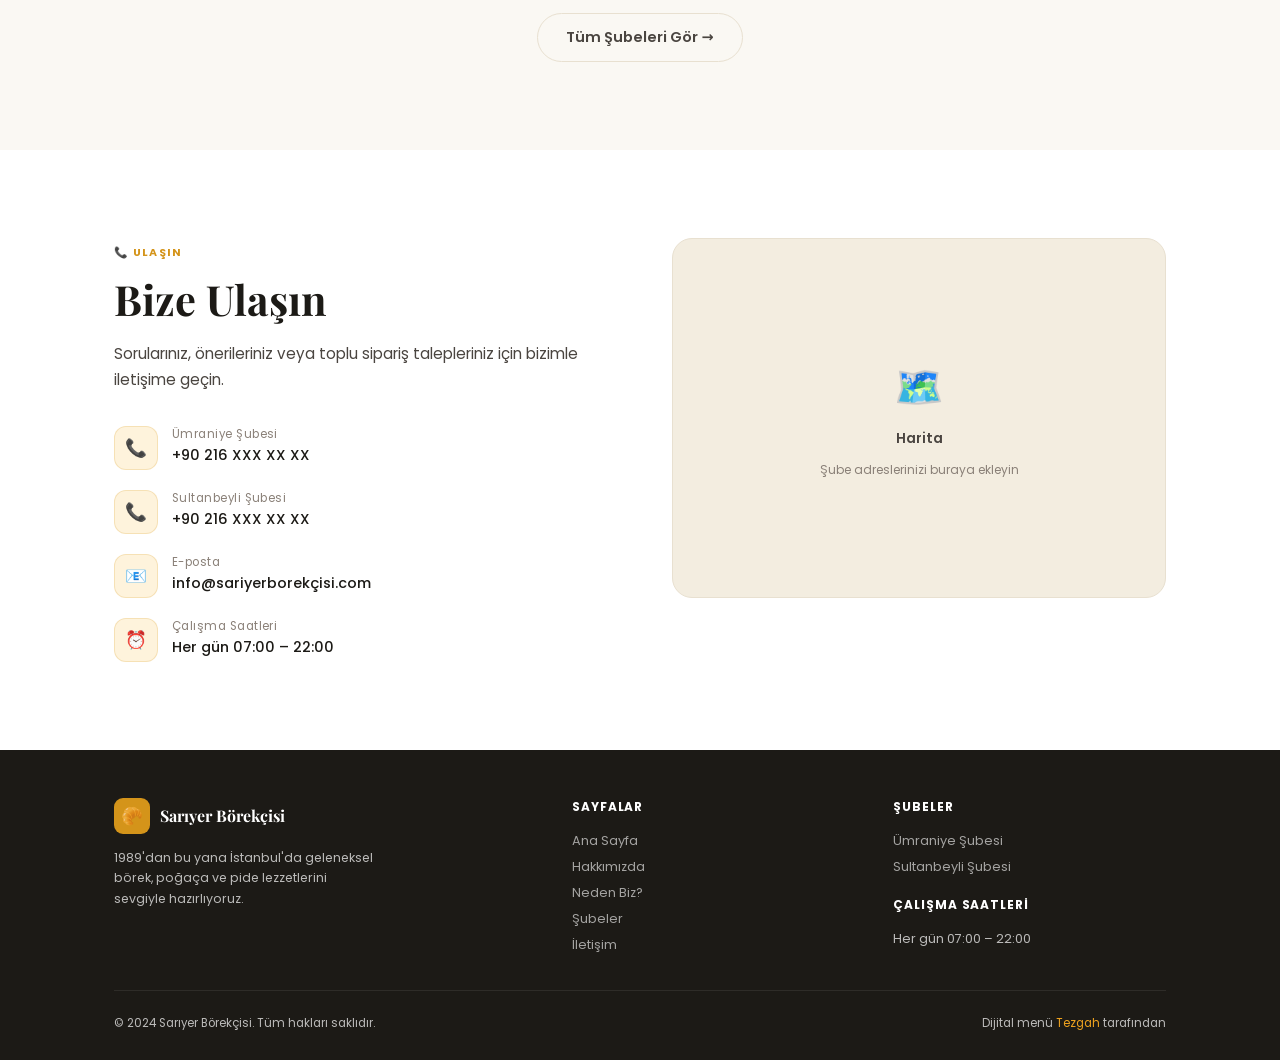
==== commit 0737e8ac: "Add files via upload" ====
--- a/index.html
+++ b/index.html
@@ -2,50 +2,493 @@
 <html lang="tr">
 <head>
   <meta charset="UTF-8" />
-  <meta name="viewport" content="width=device-width, initial-scale=1.0, maximum-scale=1.0" />
-  <meta name="theme-color" content="#f8f6f3" />
-  <meta name="description" content="Sarıyer Börekçisi Ümraniye Şubesi — ürün listesi ve fiyatlar." />
-  <title>Menü — Sarıyer Börekçisi Ümraniye</title>
-  <link rel="stylesheet" href="../../../style.css" />
+  <meta name="viewport" content="width=device-width, initial-scale=1.0" />
+  <meta name="theme-color" content="#ffffff" />
+  <meta name="description" content="Sarıyer Börekçisi — 1989'dan bu yana geleneksel lezzetler. Fırından taze börekler, poğaçalar ve pideler." />
+  <title>Sarıyer Börekçisi — Geleneksel Lezzetler</title>
+  <link rel="stylesheet" href="landing.css" />
 </head>
-<body class="menu-page">
-
-  <!-- Topbar -->
-  <header class="topbar">
-    <a href="../index.html" class="topbar-back" aria-label="Kategorilere dön">←</a>
-    <div class="topbar-info">
-      <div class="topbar-cat-name" id="topbar-cat-name">Menü</div>
-      <div class="topbar-cat-sub">Ümraniye Şubesi</div>
-    </div>
-    <div class="topbar-status" id="topbar-status">🟢 Açık</div>
-  </header>
-
-  <!-- Hero -->
-  <div class="menu-hero" id="menu-hero">
-    <div class="menu-hero-emoji" id="hero-emoji" aria-hidden="true">🥐</div>
-    <div class="menu-hero-overlay"></div>
-    <div class="menu-hero-title">
-      <h1 id="hero-title">Börekler</h1>
-      <p id="hero-desc">Günlük taze · Fırın çıkışı</p>
-    </div>
-  </div>
-
-  <!-- İçerik -->
-  <main class="menu-body" id="menu-body"></main>
-
-  <!-- Alt Bar -->
-  <footer class="bottom-bar">
-    <div class="bottom-brand">
-      <strong>Ümraniye</strong> · Sarıyer Börekçisi
-    </div>
-    <div class="bottom-status">
-      <div class="status-dot" id="status-dot"></div>
-      <span id="current-time">--:--</span>
-    </div>
-  </footer>
-
-  <!-- Önce şube verisi, sonra render motoru -->
-  <script src="../menu-data.js"></script>
-  <script src="../../../menu.js"></script>
+<body>
+
+<!-- ═══════════════════════════════════════════════════
+     NAVİGASYON
+═══════════════════════════════════════════════════ -->
+<nav class="navbar" id="navbar" role="navigation" aria-label="Ana navigasyon">
+  <div class="container nav-inner">
+
+    <a href="index.html" class="nav-logo" aria-label="Ana sayfa">
+      <div class="nav-logo-icon" aria-hidden="true">🥐</div>
+      <span class="nav-logo-name">Sarıyer Börekçisi</span>
+    </a>
+
+    <!-- Masaüstü linkleri -->
+    <div class="nav-links" id="nav-links">
+      <a href="#hakkimizda" class="nav-link">Hakkımızda</a>
+      <a href="#neden-biz"  class="nav-link">Neden Biz?</a>
+      <a href="#subeler"    class="nav-link">Şubeler</a>
+      <a href="#iletisim"   class="nav-link">İletişim</a>
+      <a href="subeler.html" class="nav-cta">Menüyü Gör →</a>
+    </div>
+
+    <!-- Theme Toggle -->
+    <button class="theme-toggle" id="theme-toggle" aria-label="Tema değiştir">🌙</button>
+
+    <!-- Hamburger (mobil) -->
+    <button class="nav-hamburger" id="hamburger" aria-label="Menüyü aç/kapat" aria-expanded="false">
+      <span></span><span></span><span></span>
+    </button>
+
+  </div>
+</nav>
+
+<!-- Mobil menü -->
+<div class="nav-mobile" id="nav-mobile" aria-hidden="true">
+  <a href="#hakkimizda" class="nav-link">Hakkımızda</a>
+  <a href="#neden-biz"  class="nav-link">Neden Biz?</a>
+  <a href="#subeler"    class="nav-link">Şubeler</a>
+  <a href="#iletisim"   class="nav-link">İletişim</a>
+  <a href="subeler.html" class="nav-cta">Menüyü Gör →</a>
+</div>
+
+<!-- ═══════════════════════════════════════════════════
+     HERO
+═══════════════════════════════════════════════════ -->
+<section class="hero" id="anasayfa">
+  <div class="container hero-inner">
+
+    <!-- Sol: Metin -->
+    <div class="hero-content" data-reveal="left">
+      <div class="hero-badge" data-reveal data-delay="1">
+        ✨ 1989'dan Beri
+      </div>
+
+      <h1 class="hero-title" data-reveal data-delay="2">
+        Fırından Taze,<br/>
+        <em>Gelenekten Gelen</em><br/>
+        Lezzetler
+      </h1>
+
+      <p class="hero-desc" data-reveal data-delay="3">
+        Her sabah taze hazırlanan böreklerimiz, poğaçalarımız ve pidelerimizle 
+        35 yıldır sofralarınızdayız. Kaliteden ödün vermeden, sevgiyle pişiriyoruz.
+      </p>
+
+      <div class="hero-actions" data-reveal data-delay="4">
+        <a href="subeler.html" class="btn btn-primary">
+          Şubemizi Bul →
+        </a>
+        <a href="#hakkimizda" class="btn btn-outline">
+          Biz Kimiz?
+        </a>
+      </div>
+
+      <div class="hero-stats" data-reveal data-delay="5">
+        <div class="hero-stat">
+          <div class="hero-stat-num">35+</div>
+          <div class="hero-stat-label">Yıllık deneyim</div>
+        </div>
+        <div class="hero-stat">
+          <div class="hero-stat-num">50+</div>
+          <div class="hero-stat-label">Çeşit ürün</div>
+        </div>
+      </div>
+    </div>
+
+    <!-- Sağ: Görsel -->
+    <div class="hero-visual" aria-hidden="true" data-reveal="right" data-delay="1">
+      <div class="hero-visual-card">🥐</div>
+
+      <div class="hero-floating-tag">
+        <span class="tag-icon">🔥</span>
+        <div>
+          <div class="tag-text">Her gün taze</div>
+          <div class="tag-sub">Fırından sıcak</div>
+        </div>
+      </div>
+
+      <div class="hero-floating-tag">
+        <span class="tag-icon">⭐</span>
+        <div>
+          <div class="tag-text">El yapımı</div>
+          <div class="tag-sub">Geleneksel tarif</div>
+        </div>
+      </div>
+    </div>
+
+  </div>
+</section>
+
+<!-- ═══════════════════════════════════════════════════
+     HAKKIMIZDA
+═══════════════════════════════════════════════════ -->
+<section class="about section" id="hakkimizda">
+  <div class="container">
+    <div class="about-grid">
+
+      <!-- Sol: Görsel -->
+      <div class="about-visual" data-reveal>
+        <div class="about-img-frame">🏪</div>
+        <div class="about-badge-float">
+          <div class="about-badge-num">1989</div>
+          <div class="about-badge-label">Kuruluş Yılı</div>
+        </div>
+      </div>
+
+      <!-- Sağ: Metin -->
+      <div class="about-text">
+        <div class="section-label" data-reveal>📖 Hikayemiz</div>
+        <h2 class="section-title" data-reveal data-delay="1">
+          35 Yıllık Börek<br/>Geleneği
+        </h2>
+        <p class="section-desc" data-reveal data-delay="2">
+          1989 yılında İstanbul'da başlayan yolculuğumuzda, kuşaktan kuşağa aktarılan 
+          tariflerimizle aynı özenle, aynı sevgiyle börek yapıyoruz. Her ürünümüz 
+          günlük taze malzemelerle ve el emeğiyle hazırlanmaktadır.
+        </p>
+
+        <div class="about-features" data-reveal data-delay="3">
+          <div class="about-feature">
+            <div class="feature-icon">🌿</div>
+            <div>
+              <div class="feature-name">Doğal Malzeme</div>
+              <div class="feature-desc">Katkısız, taze malzemeler ile her gün hazırlanır</div>
+            </div>
+          </div>
+          <div class="about-feature">
+            <div class="feature-icon">🔥</div>
+            <div>
+              <div class="feature-name">Odun Ateşi Fırın</div>
+              <div class="feature-desc">Geleneksel fırınlarımızda eşsiz lezzetler</div>
+            </div>
+          </div>
+          <div class="about-feature">
+            <div class="feature-icon">👨‍🍳</div>
+            <div>
+              <div class="feature-name">Usta Eller</div>
+              <div class="feature-desc">Deneyimli ustalarımızın el açması yufkaları</div>
+            </div>
+          </div>
+          <div class="about-feature">
+            <div class="feature-icon">🏆</div>
+            <div>
+              <div class="feature-name">Her Gün Taze</div>
+              <div class="feature-desc">Sabah erken saatlerde hazırlanan, fırından sıcak ürünler</div>
+            </div>
+          </div>
+        </div>
+      </div>
+
+    </div>
+  </div>
+</section>
+
+<!-- ═══════════════════════════════════════════════════
+     NEDEN BİZ
+═══════════════════════════════════════════════════ -->
+<section class="why-us section" id="neden-biz">
+  <div class="container">
+    <div style="text-align:center; max-width:560px; margin:0 auto 0;">
+      <div class="section-label" data-reveal style="justify-content:center;">⭐ Farkımız</div>
+      <h2 class="section-title" data-reveal data-delay="1">Neden Sarıyer Börekçisi?</h2>
+      <p class="section-desc" data-reveal data-delay="2" style="margin:0 auto;">
+        Yılların getirdiği deneyimle her ürünümüzü özenle hazırlıyor, 
+        müşterilerimize en iyi lezzeti sunuyoruz.
+      </p>
+    </div>
+
+    <div class="why-grid">
+      <div class="why-card" data-reveal data-delay="1">
+        <div class="why-icon">🫙</div>
+        <div class="why-title">Taze Malzeme</div>
+        <div class="why-desc">Her gün temin edilen taze, doğal malzemelerle üretim yapıyoruz. Katkı maddesi kullanmıyoruz.</div>
+      </div>
+      <div class="why-card" data-reveal data-delay="2">
+        <div class="why-icon">⏰</div>
+        <div class="why-title">Erken Hazırlık</div>
+        <div class="why-desc">Sabah 07:00'da fırından çıkan ürünlerimiz, gün boyu taze servis edilir.</div>
+      </div>
+      <div class="why-card" data-reveal data-delay="3">
+        <div class="why-icon">🎯</div>
+        <div class="why-title">Geniş Çeşit</div>
+        <div class="why-desc">Börek, poğaça, pide, açma ve tatlı dahil 50'den fazla ürün çeşidimiz mevcuttur.</div>
+      </div>
+      <div class="why-card" data-reveal data-delay="4">
+        <div class="why-icon">📍</div>
+        <div class="why-title">Kolay Erişim</div>
+        <div class="why-desc">İstanbul'un farklı ilçelerindeki şubelerimizle size yakınız.</div>
+      </div>
+      <div class="why-card" data-reveal data-delay="5">
+        <div class="why-icon">💰</div>
+        <div class="why-title">Uygun Fiyat</div>
+        <div class="why-desc">Kaliteden ödün vermeden, herkesin ulaşabileceği fiyatlarla hizmet veriyoruz.</div>
+      </div>
+      <div class="why-card" data-reveal data-delay="5">
+        <div class="why-icon">📱</div>
+        <div class="why-title">Dijital Menü</div>
+        <div class="why-desc">QR kodla anında menüye ulaşın, fiyatları görün. Hızla ve kolayca sipariş verin.</div>
+      </div>
+    </div>
+  </div>
+</section>
+
+<!-- ═══════════════════════════════════════════════════
+     ŞUBELER
+═══════════════════════════════════════════════════ -->
+<section class="branches-section section" id="subeler">
+  <div class="container">
+    <div class="branches-header">
+      <div class="section-label" data-reveal style="justify-content:center;">📍 Lokasyonlar</div>
+      <h2 class="section-title" data-reveal data-delay="1">Şubelerimiz</h2>
+      <p class="section-desc" data-reveal data-delay="2">
+        Şubenizi seçin, dijital menüye ulaşın ve fiyatları anında görün.
+      </p>
+    </div>
+
+    <div class="branches-grid">
+
+      <!-- Ümraniye -->
+      <div class="branch-card" data-reveal data-delay="1">
+        <div class="branch-card-img">🏪</div>
+        <div class="branch-card-body">
+          <div class="branch-card-name">Ümraniye Şubesi</div>
+          <div class="branch-card-address">
+            📍 İstanbul, Ümraniye
+          </div>
+          <div class="branch-card-cta">
+            <a href="subeler/umraniye/index.html" class="btn btn-primary" style="font-size:0.82rem; padding:11px 20px;">
+              Menüyü Görüntüle →
+            </a>
+            <span class="branch-status-badge">🟢 Açık</span>
+          </div>
+        </div>
+      </div>
+
+      <!-- Sultanbeyli -->
+      <div class="branch-card" data-reveal data-delay="2">
+        <div class="branch-card-img" style="background: linear-gradient(145deg, #d4f0e8, #a8dfc9);">🏪</div>
+        <div class="branch-card-body">
+          <div class="branch-card-name">Sultanbeyli Şubesi</div>
+          <div class="branch-card-address">
+            📍 İstanbul, Sultanbeyli
+          </div>
+          <div class="branch-card-cta">
+            <a href="subeler/sultanbeyli/index.html" class="btn btn-primary" style="font-size:0.82rem; padding:11px 20px;">
+              Menüyü Görüntüle →
+            </a>
+            <span class="branch-status-badge">🟢 Açık</span>
+          </div>
+        </div>
+      </div>
+
+    </div>
+
+    <div style="text-align:center; margin-top:36px;" data-reveal>
+      <a href="subeler.html" class="btn btn-outline">Tüm Şubeleri Gör →</a>
+    </div>
+  </div>
+</section>
+
+<!-- ═══════════════════════════════════════════════════
+     İLETİŞİM
+═══════════════════════════════════════════════════ -->
+<section class="contact-section section" id="iletisim">
+  <div class="container">
+    <div class="contact-grid">
+
+      <div class="contact-info">
+        <div class="section-label" data-reveal>📞 Ulaşın</div>
+        <h2 class="section-title" data-reveal data-delay="1">Bize Ulaşın</h2>
+        <p class="section-desc" data-reveal data-delay="2">
+          Sorularınız, önerileriniz veya toplu sipariş talepleriniz için bizimle iletişime geçin.
+        </p>
+
+        <div class="contact-items" data-reveal data-delay="3">
+          <div class="contact-item">
+            <div class="contact-icon">📞</div>
+            <div>
+              <div class="contact-label">Ümraniye Şubesi</div>
+              <div class="contact-value">+90 216 XXX XX XX</div>
+            </div>
+          </div>
+          <div class="contact-item">
+            <div class="contact-icon">📞</div>
+            <div>
+              <div class="contact-label">Sultanbeyli Şubesi</div>
+              <div class="contact-value">+90 216 XXX XX XX</div>
+            </div>
+          </div>
+          <div class="contact-item">
+            <div class="contact-icon">📧</div>
+            <div>
+              <div class="contact-label">E-posta</div>
+              <div class="contact-value">info@sariyerborekçisi.com</div>
+            </div>
+          </div>
+          <div class="contact-item">
+            <div class="contact-icon">⏰</div>
+            <div>
+              <div class="contact-label">Çalışma Saatleri</div>
+              <div class="contact-value">Her gün 07:00 – 22:00</div>
+            </div>
+          </div>
+        </div>
+      </div>
+
+      <div class="contact-map" data-reveal data-delay="2">
+        <div class="map-icon">🗺️</div>
+        <div style="font-weight:600; color: #4a4540;">Harita</div>
+        <div style="font-size:0.75rem;">Şube adreslerinizi buraya ekleyin</div>
+      </div>
+
+    </div>
+  </div>
+</section>
+
+<!-- ═══════════════════════════════════════════════════
+     FOOTER
+═══════════════════════════════════════════════════ -->
+<footer class="footer" role="contentinfo">
+  <div class="container">
+    <div class="footer-inner">
+
+      <div class="footer-brand">
+        <div class="footer-logo">
+          <div class="footer-logo-icon" aria-hidden="true">🥐</div>
+          <span class="footer-logo-name">Sarıyer Börekçisi</span>
+        </div>
+        <p class="footer-desc">
+          1989'dan bu yana İstanbul'da geleneksel börek, poğaça ve pide lezzetlerini 
+          sevgiyle hazırlıyoruz.
+        </p>
+      </div>
+
+      <div class="footer-col">
+        <div class="footer-col-title">Sayfalar</div>
+        <div class="footer-links">
+          <a href="#anasayfa">Ana Sayfa</a>
+          <a href="#hakkimizda">Hakkımızda</a>
+          <a href="#neden-biz">Neden Biz?</a>
+          <a href="#subeler">Şubeler</a>
+          <a href="#iletisim">İletişim</a>
+        </div>
+      </div>
+
+      <div class="footer-col">
+        <div class="footer-col-title">Şubeler</div>
+        <div class="footer-links">
+          <a href="subeler/umraniye/index.html">Ümraniye Şubesi</a>
+          <a href="subeler/sultanbeyli/index.html">Sultanbeyli Şubesi</a>
+        </div>
+        <div class="footer-col-title" style="margin-top:20px;">Çalışma Saatleri</div>
+        <div class="footer-links">
+          <span style="font-size:0.8rem;">Her gün 07:00 – 22:00</span>
+        </div>
+      </div>
+
+    </div>
+
+    <div class="footer-bottom">
+      <span>© 2024 Sarıyer Börekçisi. Tüm hakları saklıdır.</span>
+      <span>Dijital menü <a href="#">Tezgah</a> tarafından</span>
+    </div>
+  </div>
+</footer>
+
+<!-- ═══════════════════════════════════════════════════
+     JAVASCRIPT
+═══════════════════════════════════════════════════ -->
+<script>
+// Navbar scroll efekti
+const navbar = document.getElementById('navbar');
+window.addEventListener('scroll', () => {
+  navbar.classList.toggle('scrolled', window.scrollY > 40);
+}, { passive: true });
+
+// Theme toggle
+const themeToggle = document.getElementById('theme-toggle');
+themeToggle.addEventListener('click', () => {
+  document.body.classList.toggle('dark');
+  const isDark = document.body.classList.contains('dark');
+  themeToggle.textContent = isDark ? '☀️' : '🌙';
+  localStorage.setItem('theme', isDark ? 'dark' : 'light');
+});
+
+// Load saved theme
+const savedTheme = localStorage.getItem('theme');
+if (savedTheme === 'dark') {
+  document.body.classList.add('dark');
+  themeToggle.textContent = '☀️';
+} else {
+  themeToggle.textContent = '🌙';
+}
+
+// Hamburger menü
+const hamburger = document.getElementById('hamburger');
+const navMobile = document.getElementById('nav-mobile');
+
+hamburger.addEventListener('click', () => {
+  const isOpen = hamburger.classList.toggle('open');
+  navMobile.classList.toggle('open', isOpen);
+  hamburger.setAttribute('aria-expanded', isOpen);
+  navMobile.setAttribute('aria-hidden', !isOpen);
+});
+
+// Mobil menü linklerine tıklayınca kapat
+navMobile.querySelectorAll('a').forEach(a => {
+  a.addEventListener('click', () => {
+    hamburger.classList.remove('open');
+    navMobile.classList.remove('open');
+    hamburger.setAttribute('aria-expanded', 'false');
+    navMobile.setAttribute('aria-hidden', 'true');
+  });
+});
+
+// Scroll Reveal (IntersectionObserver)
+const observer = new IntersectionObserver((entries) => {
+  entries.forEach(entry => {
+    if (entry.isIntersecting) {
+      entry.target.classList.add('revealed');
+      observer.unobserve(entry.target);
+    }
+  });
+}, { threshold: 0.12, rootMargin: '0px 0px -40px 0px' });
+
+document.querySelectorAll('[data-reveal]').forEach(el => observer.observe(el));
+
+// Aktif nav linkini vurgula
+const sections = ['anasayfa', 'hakkimizda', 'neden-biz', 'subeler', 'iletisim'];
+const navLinks  = document.querySelectorAll('.nav-link');
+
+const sectionObserver = new IntersectionObserver((entries) => {
+  entries.forEach(entry => {
+    if (entry.isIntersecting) {
+      const id = entry.target.id;
+      navLinks.forEach(link => {
+        link.classList.toggle('active', link.getAttribute('href') === `#${id}`);
+      });
+    }
+  });
+}, { threshold: 0.4 });
+
+sections.forEach(id => {
+  const el = document.getElementById(id);
+  if (el) sectionObserver.observe(el);
+});
+
+// Şube durumu (canlı saat kontrolü)
+function updateBranchStatus() {
+  const now = new Date();
+  const t = now.getHours() * 60 + now.getMinutes();
+  const isOpen = t >= 7*60 && t < 22*60;
+  document.querySelectorAll('.branch-status-badge').forEach(b => {
+    b.textContent = isOpen ? '🟢 Açık' : '🔴 Kapalı';
+    b.style.background    = isOpen ? '#edfaf3' : '#fdf0ee';
+    b.style.color         = isOpen ? '#2d7a4f' : '#c0392b';
+    b.style.borderColor   = isOpen ? 'rgba(45,122,79,0.2)' : 'rgba(192,57,43,0.2)';
+  });
+}
+updateBranchStatus();
+</script>
+
 </body>
 </html>
--- a/landing.css
+++ b/landing.css
@@ -0,0 +1,916 @@
+/* =====================================================
+   TEZGAH — Pazarlama Sitesi (Ana Sayfa + Şubeler)
+   Açık Tema: Beyaz + Amber/Altın
+   ===================================================== */
+
+@import url('https://fonts.googleapis.com/css2?family=Playfair+Display:ital,wght@0,400;0,600;0,700;1,400&family=Poppins:wght@300;400;500;600;700&display=swap');
+
+/* ── Reset ──────────────────────────────────────────── */
+*, *::before, *::after { margin: 0; padding: 0; box-sizing: border-box; -webkit-tap-highlight-color: transparent; }
+
+:root {
+  --white:     #ffffff;
+  --cream:     #faf8f3;
+  --cream-2:   #f3ede0;
+  --border:    #e8e0d0;
+
+  --amber:     #d4941a;
+  --amber-2:   #efa31f;
+  --amber-light: #fef3dc;
+  --amber-dark:  #b57b10;
+
+  --text:      #1c1a16;
+  --text-2:    #4a4540;
+  --text-3:    #8a8078;
+
+  --font-serif: 'Playfair Display', Georgia, serif;
+  --font-sans:  'Poppins', system-ui, sans-serif;
+  --ease:       cubic-bezier(0.25, 0.46, 0.45, 0.94);
+  --nav-h:      68px;
+
+  /* Dark mode variables */
+  --dark-bg:       #141210;
+  --dark-surface:  #1c1916;
+  --dark-elevated: #242018;
+  --dark-border:   rgba(255,255,255,0.07);
+  --dark-text:     #f0ebe3;
+  --dark-text-2:   #9a8e80;
+  --dark-text-3:   #5a5248;
+}
+
+html { font-size: 16px; scroll-behavior: smooth; -webkit-font-smoothing: antialiased; }
+
+body {
+  font-family: var(--font-sans);
+  background: var(--white);
+  color: var(--text);
+  overflow-x: hidden;
+  transition: background 0.3s, color 0.3s;
+}
+
+.dark body {
+  background: var(--dark-bg);
+  color: var(--dark-text);
+}
+
+img { display: block; max-width: 100%; }
+a { text-decoration: none; color: inherit; }
+
+/* ── Utility ────────────────────────────────────────── */
+.container { max-width: 1100px; margin: 0 auto; padding: 0 24px; }
+.section { padding: 88px 0; }
+.section-sm { padding: 64px 0; }
+
+/* ── Animasyon Yardımcıları ─────────────────────────── */
+[data-reveal] { opacity: 0; transform: translateY(28px); transition: opacity 0.65s var(--ease), transform 0.65s var(--ease); }
+[data-reveal].revealed { opacity: 1; transform: translateY(0); }
+[data-reveal][data-delay="1"] { transition-delay: 0.1s; }
+[data-reveal][data-delay="2"] { transition-delay: 0.2s; }
+[data-reveal][data-delay="3"] { transition-delay: 0.3s; }
+[data-reveal][data-delay="4"] { transition-delay: 0.4s; }
+[data-reveal][data-delay="5"] { transition-delay: 0.5s; }
+
+[data-reveal="left"] { transform: translateX(-28px); }
+[data-reveal="left"].revealed { transform: translateX(0); }
+
+[data-reveal="right"] { transform: translateX(28px); }
+[data-reveal="right"].revealed { transform: translateX(0); }
+
+[data-reveal="scale"] { transform: scale(0.9); }
+[data-reveal="scale"].revealed { transform: scale(1); }
+
+/* =====================================================
+   NAVİGASYON
+   ===================================================== */
+.navbar {
+  position: fixed;
+  top: 0; left: 0; right: 0;
+  z-index: 1000;
+  height: var(--nav-h);
+  transition: background 0.35s var(--ease), box-shadow 0.35s var(--ease);
+}
+
+.navbar.scrolled {
+  background: rgba(255,255,255,0.97);
+  backdrop-filter: blur(12px);
+  box-shadow: 0 1px 24px rgba(0,0,0,0.08);
+}
+.dark .navbar.scrolled {
+  background: rgba(20,18,16,0.97);
+  box-shadow: 0 2px 20px rgba(0,0,0,0.3);
+}
+.nav-inner {
+  display: flex;
+  align-items: center;
+  height: 100%;
+  gap: 28px;
+}
+
+.theme-toggle {
+  background: none;
+  border: none;
+  font-size: 1.2rem;
+  cursor: pointer;
+  padding: 8px;
+  border-radius: 8px;
+  transition: background 0.2s;
+  margin-left: 16px;
+}
+
+.theme-toggle:hover {
+  background: rgba(0,0,0,0.05);
+}
+
+.dark .theme-toggle:hover {
+  background: rgba(255,255,255,0.1);
+}
+
+.nav-logo {
+  display: flex;
+  align-items: center;
+  gap: 10px;
+  flex-shrink: 0;
+}
+
+.nav-logo-icon {
+  width: 38px;
+  height: 38px;
+  border-radius: 10px;
+  background: var(--amber);
+  display: flex;
+  align-items: center;
+  justify-content: center;
+  font-size: 1.2rem;
+}
+
+.nav-logo-name {
+  font-family: var(--font-serif);
+  font-size: 1.1rem;
+  font-weight: 700;
+  color: var(--text);
+  white-space: nowrap;
+}
+
+.nav-links {
+  display: flex;
+  align-items: center;
+  gap: 6px;
+  margin-left: auto;
+}
+
+.nav-link {
+  font-size: 0.82rem;
+  font-weight: 500;
+  color: var(--text-2);
+  padding: 8px 14px;
+  border-radius: 8px;
+  transition: color 0.2s, background 0.2s;
+  white-space: nowrap;
+}
+
+.nav-link:hover { color: var(--amber); background: var(--amber-light); }
+.nav-link.active { color: var(--amber); }
+
+.nav-cta {
+  font-size: 0.82rem;
+  font-weight: 600;
+  color: #fff;
+  background: var(--amber);
+  padding: 9px 20px;
+  border-radius: 100px;
+  transition: background 0.2s, transform 0.15s;
+  white-space: nowrap;
+}
+
+.nav-cta:hover { background: var(--amber-dark); transform: translateY(-1px); }
+
+/* Hamburger (mobil) */
+.nav-hamburger {
+  display: none;
+  flex-direction: column;
+  gap: 5px;
+  cursor: pointer;
+  padding: 8px;
+  margin-left: auto;
+}
+
+.nav-hamburger span {
+  width: 22px;
+  height: 2px;
+  background: var(--text);
+  border-radius: 2px;
+  transition: all 0.3s var(--ease);
+}
+
+.nav-hamburger.open span:nth-child(1) { transform: rotate(45deg) translate(5px, 5px); }
+.nav-hamburger.open span:nth-child(2) { opacity: 0; }
+.nav-hamburger.open span:nth-child(3) { transform: rotate(-45deg) translate(5px, -5px); }
+
+/* Mobil menü */
+.nav-mobile {
+  position: fixed;
+  top: var(--nav-h);
+  left: 0; right: 0;
+  background: rgba(255,255,255,0.98);
+  backdrop-filter: blur(20px);
+  padding: 16px 24px 24px;
+  border-bottom: 1px solid var(--border);
+  display: flex;
+  flex-direction: column;
+  gap: 4px;
+  transform: translateY(-10px);
+  opacity: 0;
+  pointer-events: none;
+  transition: all 0.3s var(--ease);
+  z-index: 999;
+}
+
+.nav-mobile.open { transform: translateY(0); opacity: 1; pointer-events: all; }
+
+.nav-mobile .nav-link { padding: 12px 16px; font-size: 0.9rem; border-radius: 10px; }
+.nav-mobile .nav-cta { text-align: center; padding: 13px; border-radius: 12px; margin-top: 4px; font-size: 0.9rem; }
+
+/* =====================================================
+   HERO
+   ===================================================== */
+.hero {
+  min-height: 100vh;
+  background: linear-gradient(160deg, #fdf8ee 0%, #fff 50%, #fef4d9 100%);
+  display: flex;
+  align-items: center;
+  padding-top: var(--nav-h);
+  position: relative;
+  overflow: hidden;
+}
+
+.hero::before {
+  content: '';
+  position: absolute;
+  top: -100px; right: -100px;
+  width: 600px; height: 600px;
+  border-radius: 50%;
+  background: radial-gradient(circle, rgba(239,163,31,0.08) 0%, transparent 70%);
+  pointer-events: none;
+}
+
+.hero::after {
+  content: '';
+  position: absolute;
+  bottom: -80px; left: -80px;
+  width: 400px; height: 400px;
+  border-radius: 50%;
+  background: radial-gradient(circle, rgba(239,163,31,0.06) 0%, transparent 70%);
+  pointer-events: none;
+}
+
+.hero-inner {
+  display: grid;
+  grid-template-columns: 1fr 1fr;
+  gap: 64px;
+  align-items: center;
+  padding: 80px 0;
+}
+
+.hero-badge {
+  display: inline-flex;
+  align-items: center;
+  gap: 6px;
+  background: var(--amber-light);
+  color: var(--amber-dark);
+  font-size: 0.72rem;
+  font-weight: 600;
+  letter-spacing: 0.06em;
+  text-transform: uppercase;
+  padding: 6px 14px;
+  border-radius: 100px;
+  margin-bottom: 20px;
+  border: 1px solid rgba(212,148,26,0.25);
+}
+
+.hero-title {
+  font-family: var(--font-serif);
+  font-size: clamp(2.4rem, 5vw, 3.6rem);
+  font-weight: 700;
+  line-height: 1.15;
+  color: var(--text);
+  margin-bottom: 20px;
+}
+
+.hero-title em {
+  font-style: italic;
+  color: var(--amber);
+}
+
+.hero-desc {
+  font-size: 1rem;
+  color: var(--text-2);
+  line-height: 1.7;
+  margin-bottom: 36px;
+  max-width: 460px;
+}
+
+.hero-actions {
+  display: flex;
+  align-items: center;
+  gap: 14px;
+  flex-wrap: wrap;
+}
+
+.btn {
+  display: inline-flex;
+  align-items: center;
+  gap: 8px;
+  font-family: var(--font-sans);
+  font-weight: 600;
+  border-radius: 100px;
+  cursor: pointer;
+  transition: transform 0.2s var(--ease), box-shadow 0.2s var(--ease), background 0.2s;
+}
+
+.btn:active { transform: scale(0.97) !important; }
+
+.btn-primary {
+  font-size: 0.9rem;
+  padding: 14px 30px;
+  background: var(--amber);
+  color: #fff;
+  box-shadow: 0 4px 24px rgba(212,148,26,0.3);
+}
+
+.btn-primary:hover { background: var(--amber-dark); transform: translateY(-2px); box-shadow: 0 8px 32px rgba(212,148,26,0.35); }
+
+.btn-outline {
+  font-size: 0.9rem;
+  padding: 13px 28px;
+  border: 1.5px solid var(--border);
+  color: var(--text-2);
+  background: transparent;
+}
+
+.btn-outline:hover { border-color: var(--amber); color: var(--amber); transform: translateY(-1px); }
+
+/* Hero İstatistikler */
+.hero-stats {
+  display: flex;
+  gap: 36px;
+  margin-top: 40px;
+}
+
+.hero-stat-num {
+  font-family: var(--font-serif);
+  font-size: 1.8rem;
+  font-weight: 700;
+  color: var(--amber);
+  line-height: 1;
+}
+
+.hero-stat-label {
+  font-size: 0.72rem;
+  color: var(--text-3);
+  margin-top: 2px;
+}
+
+/* Hero görsel */
+.hero-visual {
+  position: relative;
+  display: flex;
+  justify-content: center;
+  align-items: center;
+}
+
+.hero-visual-card {
+  width: 100%;
+  max-width: 440px;
+  aspect-ratio: 1;
+  border-radius: 32px;
+  background: linear-gradient(145deg, #fef5d9, #fde9a5);
+  display: flex;
+  align-items: center;
+  justify-content: center;
+  font-size: 10rem;
+  box-shadow: 0 24px 80px rgba(212,148,26,0.15), 0 4px 16px rgba(0,0,0,0.04);
+  position: relative;
+  overflow: hidden;
+  animation: floatCard 4s ease-in-out infinite;
+}
+
+@keyframes floatCard {
+  0%, 100% { transform: translateY(0px) rotate(-1deg); }
+  50% { transform: translateY(-12px) rotate(0.5deg); }
+}
+
+.hero-visual-card::before {
+  content: '';
+  position: absolute;
+  inset: 0;
+  background: linear-gradient(135deg, rgba(255,255,255,0.4) 0%, transparent 60%);
+  border-radius: inherit;
+}
+
+.hero-floating-tag {
+  position: absolute;
+  background: var(--white);
+  border-radius: 14px;
+  padding: 10px 16px;
+  box-shadow: 0 8px 32px rgba(0,0,0,0.1);
+  display: flex;
+  align-items: center;
+  gap: 8px;
+  animation: floatTag 3.5s ease-in-out infinite;
+}
+
+.hero-floating-tag:nth-child(2) { top: 12%; right: -8%; animation-delay: 0.5s; }
+.hero-floating-tag:nth-child(3) { bottom: 16%; left: -8%; animation-delay: 1s; }
+
+@keyframes floatTag {
+  0%, 100% { transform: translateY(0); }
+  50% { transform: translateY(-7px); }
+}
+
+.tag-icon { font-size: 1.3rem; }
+.tag-text { font-size: 0.75rem; font-weight: 600; color: var(--text); }
+.tag-sub  { font-size: 0.6rem; color: var(--text-3); }
+
+/* =====================================================
+   HAKKIMIZDA
+   ===================================================== */
+.about { background: var(--cream); }
+
+.section-label {
+  display: inline-flex;
+  align-items: center;
+  gap: 6px;
+  font-size: 0.68rem;
+  font-weight: 700;
+  letter-spacing: 0.12em;
+  text-transform: uppercase;
+  color: var(--amber);
+  margin-bottom: 12px;
+}
+
+.section-title {
+  font-family: var(--font-serif);
+  font-size: clamp(1.8rem, 3.5vw, 2.6rem);
+  font-weight: 700;
+  color: var(--text);
+  line-height: 1.25;
+  margin-bottom: 16px;
+}
+
+.section-desc {
+  font-size: 0.95rem;
+  color: var(--text-2);
+  line-height: 1.75;
+  max-width: 560px;
+}
+
+.about-grid {
+  display: grid;
+  grid-template-columns: 1fr 1fr;
+  gap: 72px;
+  align-items: center;
+}
+
+.about-visual {
+  position: relative;
+}
+
+.about-img-frame {
+  aspect-ratio: 4/5;
+  border-radius: 24px;
+  background: linear-gradient(145deg, #fde9a0, #fbc94a);
+  display: flex;
+  align-items: center;
+  justify-content: center;
+  font-size: 7rem;
+  box-shadow: 0 20px 60px rgba(212,148,26,0.15);
+  position: relative;
+  overflow: hidden;
+}
+
+.about-img-frame::after {
+  content: '';
+  position: absolute;
+  inset: 0;
+  background: linear-gradient(to bottom, transparent 60%, rgba(0,0,0,0.04));
+}
+
+.about-badge-float {
+  position: absolute;
+  right: -16px;
+  bottom: 48px;
+  background: var(--white);
+  border-radius: 16px;
+  padding: 14px 18px;
+  box-shadow: 0 8px 32px rgba(0,0,0,0.1);
+  text-align: center;
+}
+
+.about-badge-num {
+  font-family: var(--font-serif);
+  font-size: 1.6rem;
+  font-weight: 700;
+  color: var(--amber);
+  line-height: 1;
+}
+
+.about-badge-label {
+  font-size: 0.65rem;
+  color: var(--text-3);
+  margin-top: 2px;
+}
+
+/* Özellikler Listesi */
+.about-features {
+  display: flex;
+  flex-direction: column;
+  gap: 18px;
+  margin-top: 32px;
+}
+
+.about-feature {
+  display: flex;
+  align-items: flex-start;
+  gap: 14px;
+}
+
+.feature-icon {
+  width: 44px;
+  height: 44px;
+  border-radius: 12px;
+  background: var(--amber-light);
+  border: 1px solid rgba(212,148,26,0.2);
+  display: flex;
+  align-items: center;
+  justify-content: center;
+  font-size: 1.2rem;
+  flex-shrink: 0;
+  margin-top: 2px;
+}
+
+.feature-name {
+  font-size: 0.88rem;
+  font-weight: 600;
+  color: var(--text);
+  margin-bottom: 2px;
+}
+
+.feature-desc {
+  font-size: 0.77rem;
+  color: var(--text-3);
+  line-height: 1.5;
+}
+
+/* =====================================================
+   NEDEN BİZ
+   ===================================================== */
+.why-us { background: var(--white); }
+
+.why-grid {
+  display: grid;
+  grid-template-columns: repeat(3, 1fr);
+  gap: 24px;
+  margin-top: 52px;
+}
+
+.why-card {
+  padding: 32px 28px;
+  border-radius: 20px;
+  border: 1px solid var(--border);
+  background: var(--white);
+  transition: transform 0.3s var(--ease), box-shadow 0.3s var(--ease), border-color 0.3s;
+}
+
+.why-card:hover {
+  transform: translateY(-6px);
+  box-shadow: 0 16px 48px rgba(0,0,0,0.08);
+  border-color: rgba(212,148,26,0.3);
+}
+
+.why-icon {
+  width: 52px;
+  height: 52px;
+  border-radius: 14px;
+  background: var(--amber-light);
+  display: flex;
+  align-items: center;
+  justify-content: center;
+  font-size: 1.5rem;
+  margin-bottom: 20px;
+}
+
+.why-title {
+  font-weight: 600;
+  font-size: 0.95rem;
+  color: var(--text);
+  margin-bottom: 8px;
+}
+
+.why-desc {
+  font-size: 0.8rem;
+  color: var(--text-3);
+  line-height: 1.6;
+}
+
+@media (max-width: 768px) {
+  .why-grid {
+    grid-template-columns: repeat(2, 1fr);
+    gap: 16px;
+    margin-top: 40px;
+  }
+  .why-card {
+    padding: 24px 20px;
+  }
+}
+
+/* =====================================================
+   ŞUBELER
+   ===================================================== */
+.branches-section { background: var(--cream); }
+
+.branches-header {
+  text-align: center;
+  margin-bottom: 52px;
+}
+
+.branches-header .section-desc { margin: 0 auto; }
+
+.branches-grid {
+  display: grid;
+  grid-template-columns: repeat(auto-fit, minmax(320px, 1fr));
+  gap: 28px;
+}
+
+.branch-card {
+  background: var(--white);
+  border-radius: 24px;
+  overflow: hidden;
+  border: 1px solid var(--border);
+  transition: transform 0.3s var(--ease), box-shadow 0.3s var(--ease);
+}
+
+.branch-card:hover {
+  transform: translateY(-8px);
+  box-shadow: 0 20px 60px rgba(0,0,0,0.1);
+}
+
+.branch-card-img {
+  height: 200px;
+  background: linear-gradient(145deg, #fde9a0, #fbca4a);
+  display: flex;
+  align-items: center;
+  justify-content: center;
+  font-size: 5rem;
+  position: relative;
+  overflow: hidden;
+}
+
+.branch-card-body {
+  padding: 24px 24px 28px;
+}
+
+.branch-card-name {
+  font-family: var(--font-serif);
+  font-size: 1.4rem;
+  font-weight: 700;
+  color: var(--text);
+  margin-bottom: 6px;
+}
+
+.branch-card-address {
+  font-size: 0.78rem;
+  color: var(--text-3);
+  margin-bottom: 20px;
+  display: flex;
+  align-items: center;
+  gap: 5px;
+}
+
+.branch-card-cta {
+  display: flex;
+  align-items: center;
+  gap: 10px;
+}
+
+.branch-status-badge {
+  font-size: 0.65rem;
+  padding: 4px 10px;
+  border-radius: 100px;
+  background: #edfaf3;
+  color: #2d7a4f;
+  border: 1px solid rgba(45,122,79,0.2);
+  font-weight: 600;
+}
+
+/* =====================================================
+   İLETİŞİM
+   ===================================================== */
+.contact-section { background: var(--white); }
+
+.contact-grid {
+  display: grid;
+  grid-template-columns: 1fr 1fr;
+  gap: 64px;
+  align-items: start;
+}
+
+.contact-info { }
+
+.contact-items {
+  display: flex;
+  flex-direction: column;
+  gap: 20px;
+  margin-top: 32px;
+}
+
+.contact-item {
+  display: flex;
+  align-items: flex-start;
+  gap: 14px;
+}
+
+.contact-icon {
+  width: 44px;
+  height: 44px;
+  border-radius: 12px;
+  background: var(--amber-light);
+  border: 1px solid rgba(212,148,26,0.2);
+  display: flex;
+  align-items: center;
+  justify-content: center;
+  font-size: 1.1rem;
+  flex-shrink: 0;
+}
+
+.contact-label {
+  font-size: 0.72rem;
+  color: var(--text-3);
+  letter-spacing: 0.04em;
+  margin-bottom: 2px;
+}
+
+.contact-value {
+  font-size: 0.9rem;
+  font-weight: 500;
+  color: var(--text);
+}
+
+.contact-map {
+  border-radius: 20px;
+  overflow: hidden;
+  height: 360px;
+  background: var(--cream-2);
+  border: 1px solid var(--border);
+  display: flex;
+  align-items: center;
+  justify-content: center;
+  flex-direction: column;
+  gap: 12px;
+  color: var(--text-3);
+  font-size: 0.85rem;
+}
+
+.contact-map .map-icon { font-size: 2.5rem; }
+
+/* =====================================================
+   FOOTER
+   ===================================================== */
+.footer {
+  background: var(--text);
+  color: rgba(255,255,255,0.7);
+  padding: 48px 0 28px;
+}
+
+.footer-inner {
+  display: grid;
+  grid-template-columns: 1.5fr 1fr 1fr;
+  gap: 48px;
+  padding-bottom: 36px;
+  border-bottom: 1px solid rgba(255,255,255,0.08);
+  margin-bottom: 24px;
+}
+
+.footer-logo {
+  display: flex;
+  align-items: center;
+  gap: 10px;
+  margin-bottom: 14px;
+}
+
+.footer-logo-icon {
+  width: 36px;
+  height: 36px;
+  border-radius: 9px;
+  background: var(--amber);
+  display: flex;
+  align-items: center;
+  justify-content: center;
+  font-size: 1.1rem;
+}
+
+.footer-logo-name {
+  font-family: var(--font-serif);
+  font-size: 1rem;
+  font-weight: 700;
+  color: #fff;
+}
+
+.footer-desc {
+  font-size: 0.78rem;
+  line-height: 1.65;
+  max-width: 260px;
+}
+
+.footer-col-title {
+  font-size: 0.75rem;
+  font-weight: 700;
+  color: #fff;
+  letter-spacing: 0.08em;
+  text-transform: uppercase;
+  margin-bottom: 16px;
+}
+
+.footer-links {
+  display: flex;
+  flex-direction: column;
+  gap: 8px;
+}
+
+.footer-links a {
+  font-size: 0.8rem;
+  color: rgba(255,255,255,0.6);
+  transition: color 0.15s;
+}
+
+.footer-links a:hover { color: var(--amber-2); }
+
+.footer-bottom {
+  display: flex;
+  align-items: center;
+  justify-content: space-between;
+  font-size: 0.72rem;
+}
+
+.footer-bottom a { color: var(--amber-2); }
+
+/* =====================================================
+   ŞUBELER SAYFASI (subeler.html)
+   ===================================================== */
+.branches-page {
+  padding-top: var(--nav-h);
+  min-height: 100vh;
+  background: var(--cream);
+}
+
+.branches-page-hero {
+  background: linear-gradient(160deg, #fdf8ee 0%, #fff 60%, #fef4d9 100%);
+  padding: 72px 0 56px;
+  text-align: center;
+  border-bottom: 1px solid var(--border);
+}
+
+.branches-page-hero .section-label { justify-content: center; margin-bottom: 14px; }
+
+.branches-page-hero .section-title { font-size: clamp(1.8rem, 4vw, 2.8rem); }
+
+.branches-page-hero .section-desc { margin: 0 auto; }
+
+.branches-page-body {
+  padding: 56px 0 80px;
+}
+
+/* =====================================================
+   RESPONSİF
+   ===================================================== */
+@media (max-width: 900px) {
+  .hero-inner { grid-template-columns: 1fr; gap: 48px; text-align: center; }
+  .hero-actions { justify-content: center; }
+  .hero-stats { justify-content: center; }
+  .hero-visual { display: none; }
+  .about-grid { grid-template-columns: 1fr; gap: 48px; }
+  .about-visual { display: none; }
+  .why-grid { grid-template-columns: 1fr 1fr; }
+  .contact-grid { grid-template-columns: 1fr; }
+  .contact-map { height: 220px; }
+  .footer-inner { grid-template-columns: 1fr 1fr; }
+}
+
+@media (max-width: 680px) {
+  :root { --nav-h: 60px; }
+  .section { padding: 64px 0; }
+  .nav-links { display: none; }
+  .nav-hamburger { display: flex; }
+  .why-grid { grid-template-columns: 1fr; }
+  .branches-grid { grid-template-columns: 1fr; }
+  .footer-inner { grid-template-columns: 1fr; gap: 28px; }
+  .footer-bottom { flex-direction: column; gap: 6px; text-align: center; }
+  .hero-stats { gap: 24px; }
+  .hero-stats .hero-stat-num { font-size: 1.5rem; }
+}
+
+@media (max-width: 480px) {
+  .container { padding: 0 16px; }
+  .hero-title { font-size: 2rem; }
+  .hero-badge { font-size: 0.65rem; }
+  .btn-primary, .btn-outline { font-size: 0.83rem; padding: 12px 22px; }
+}
